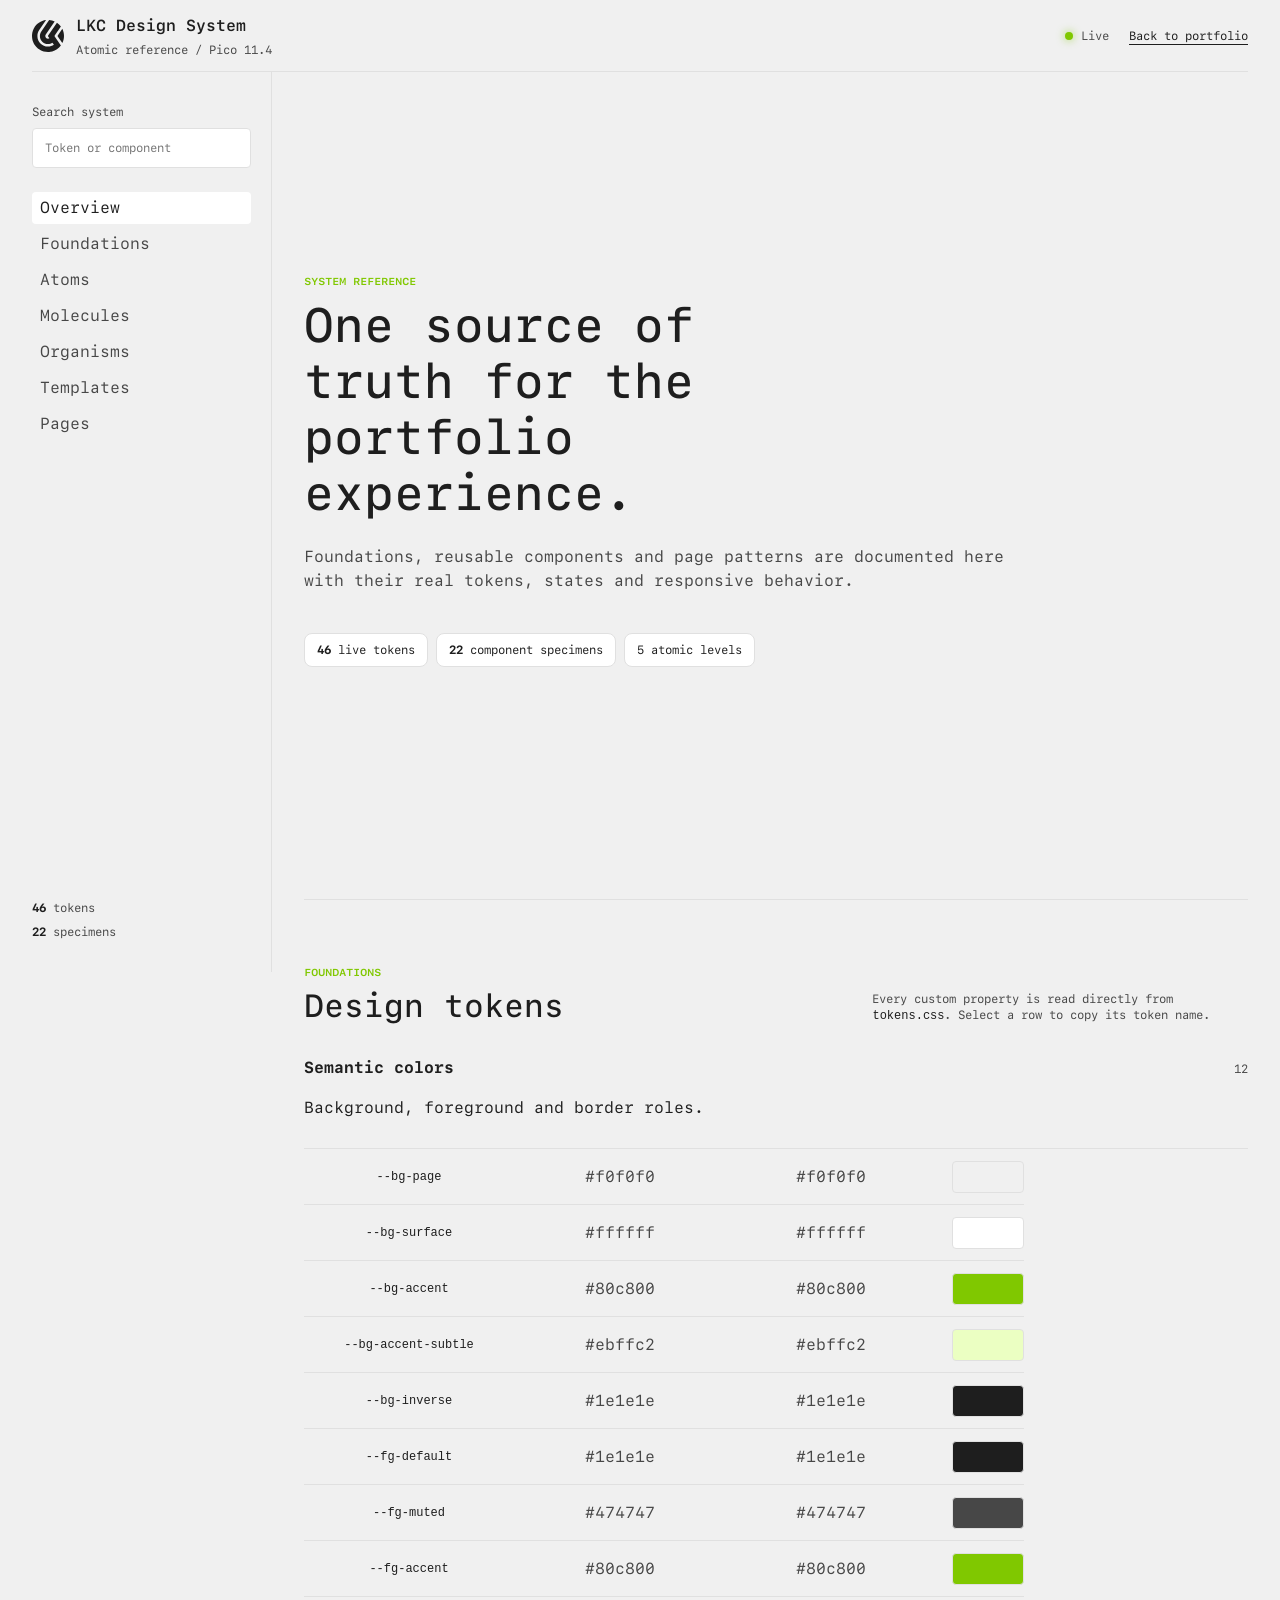
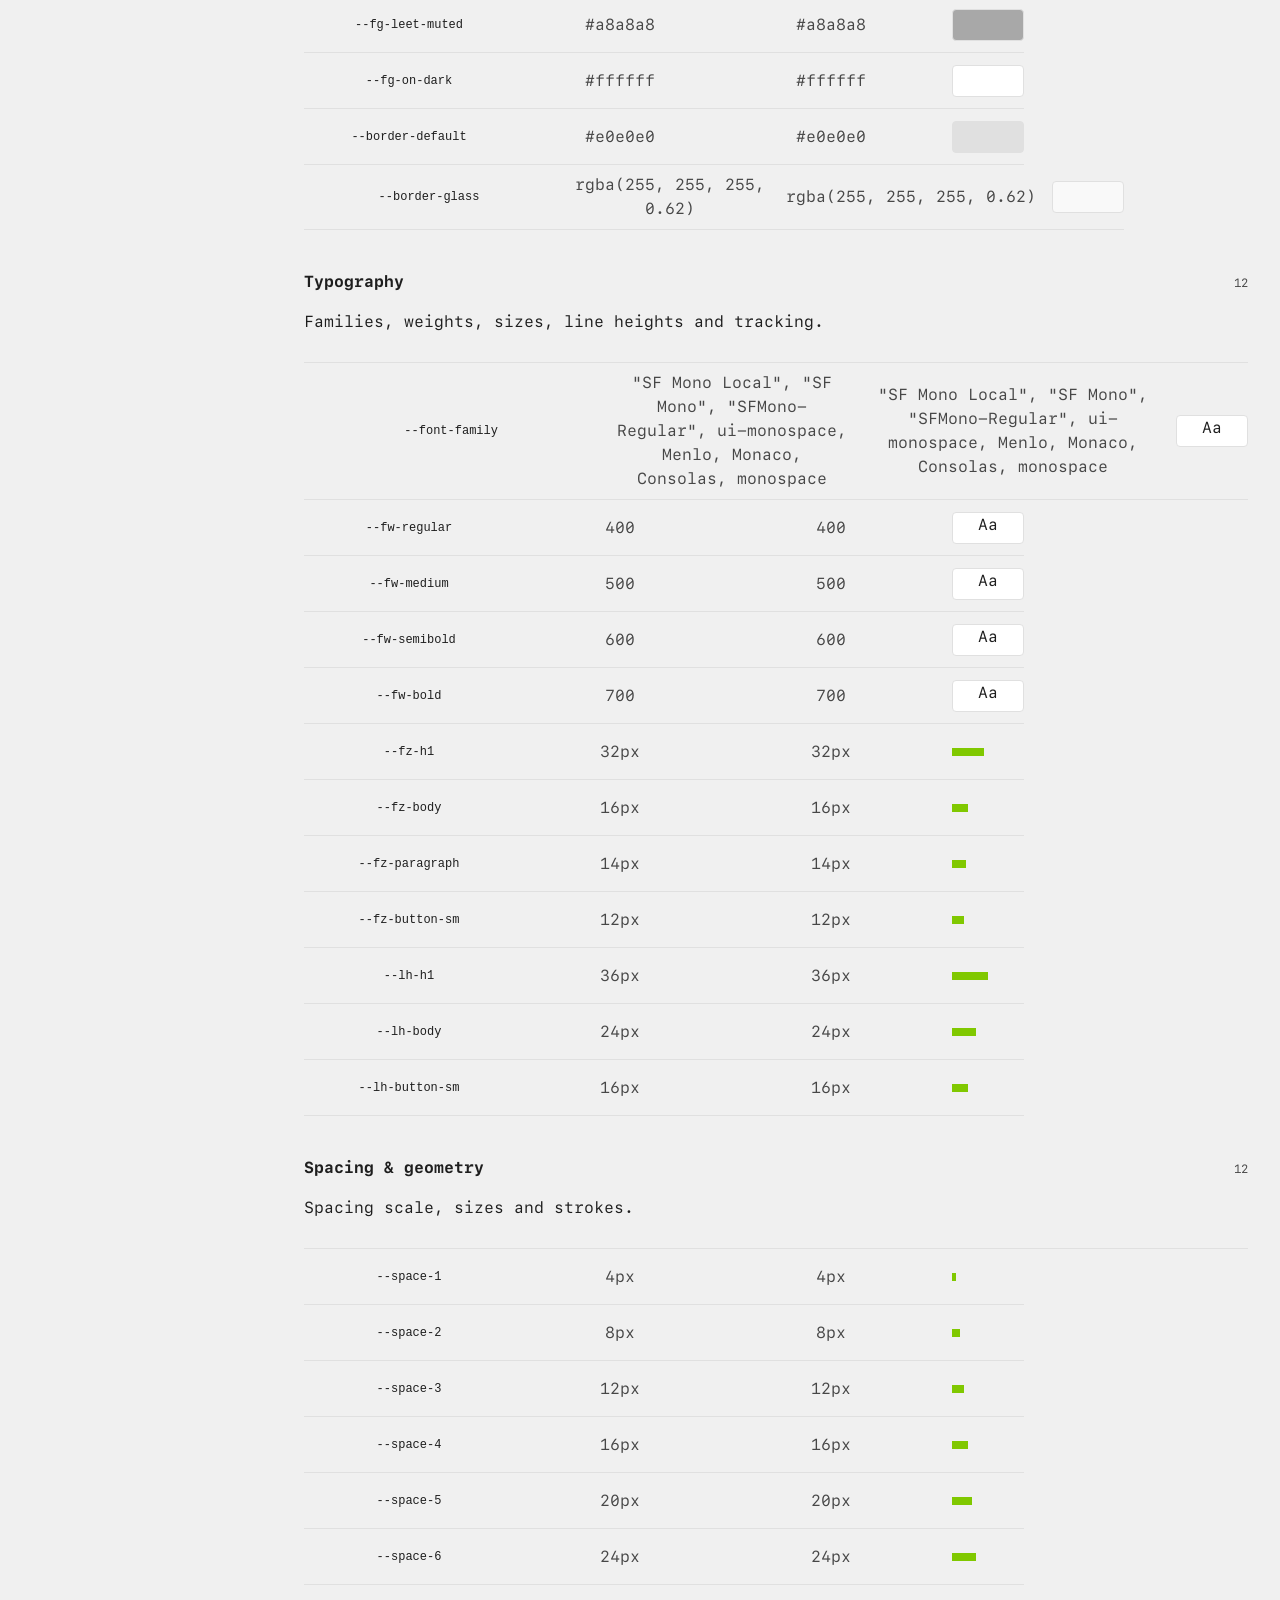
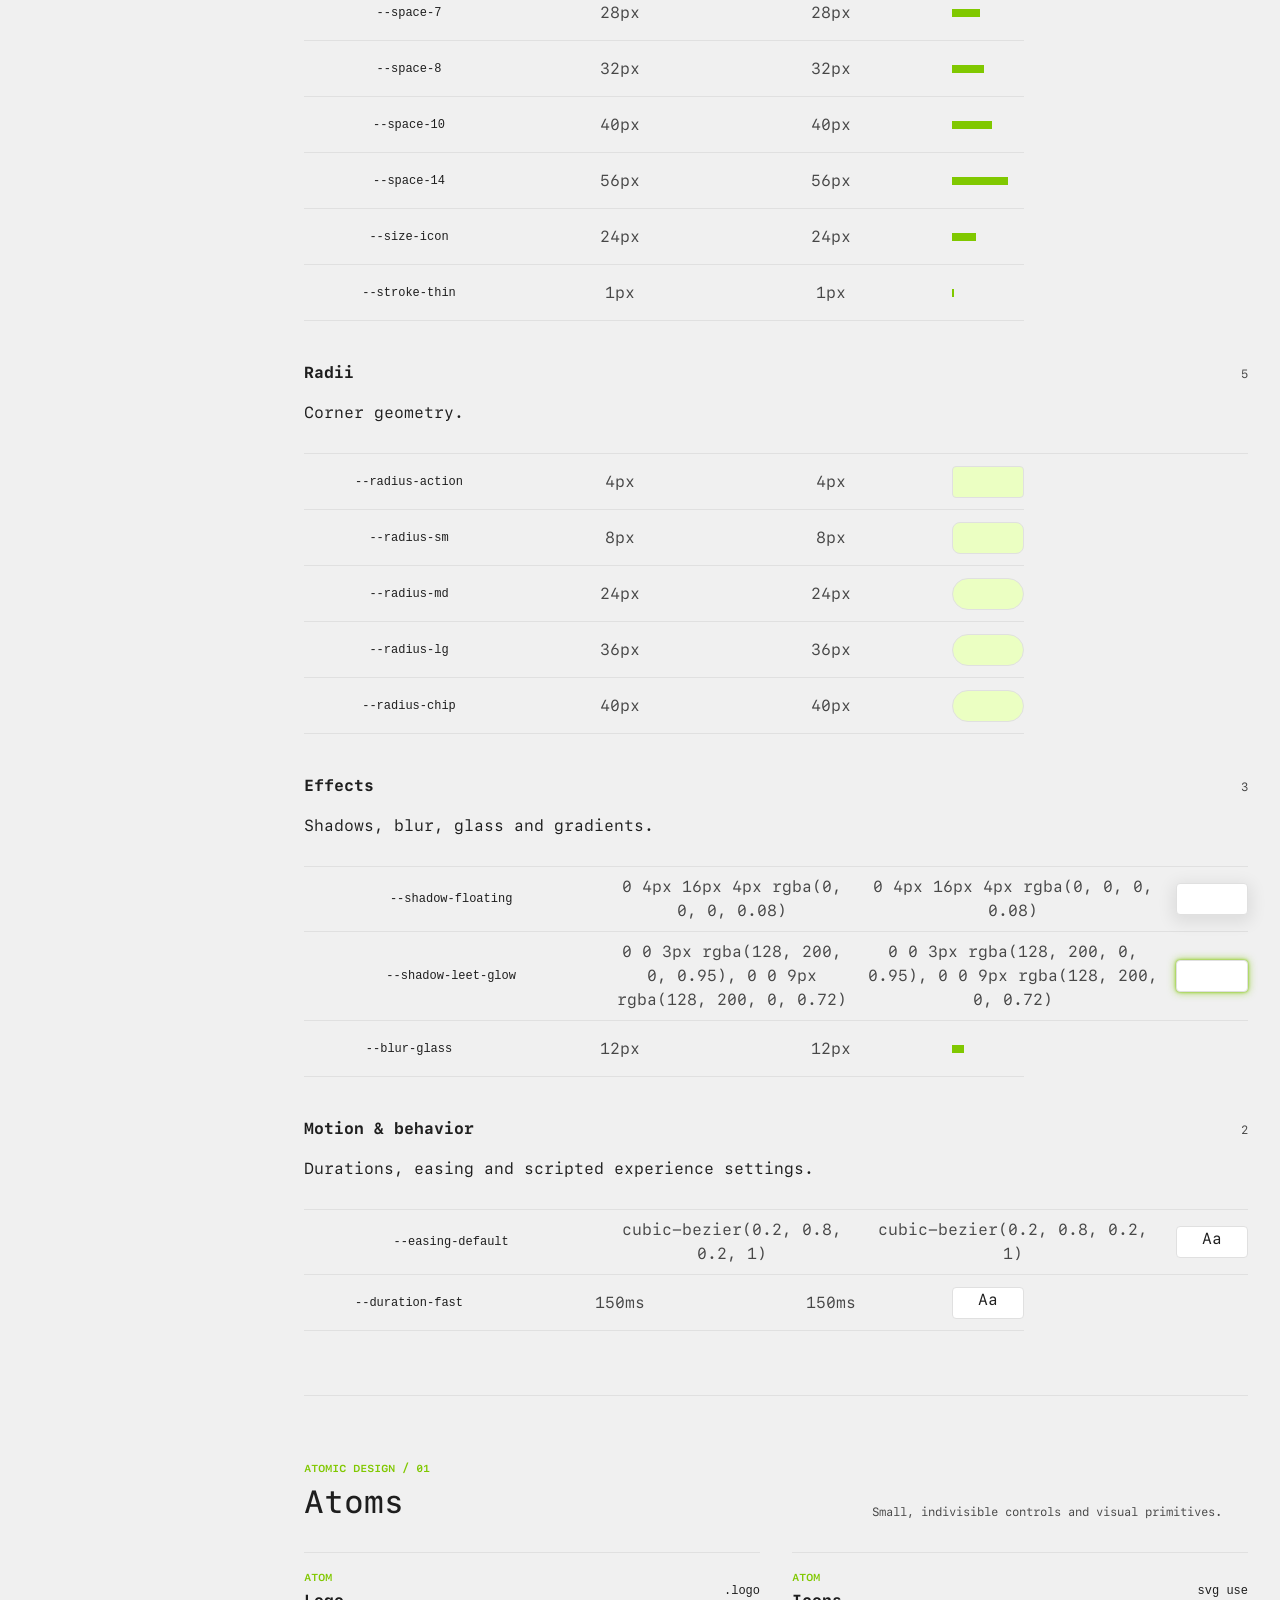
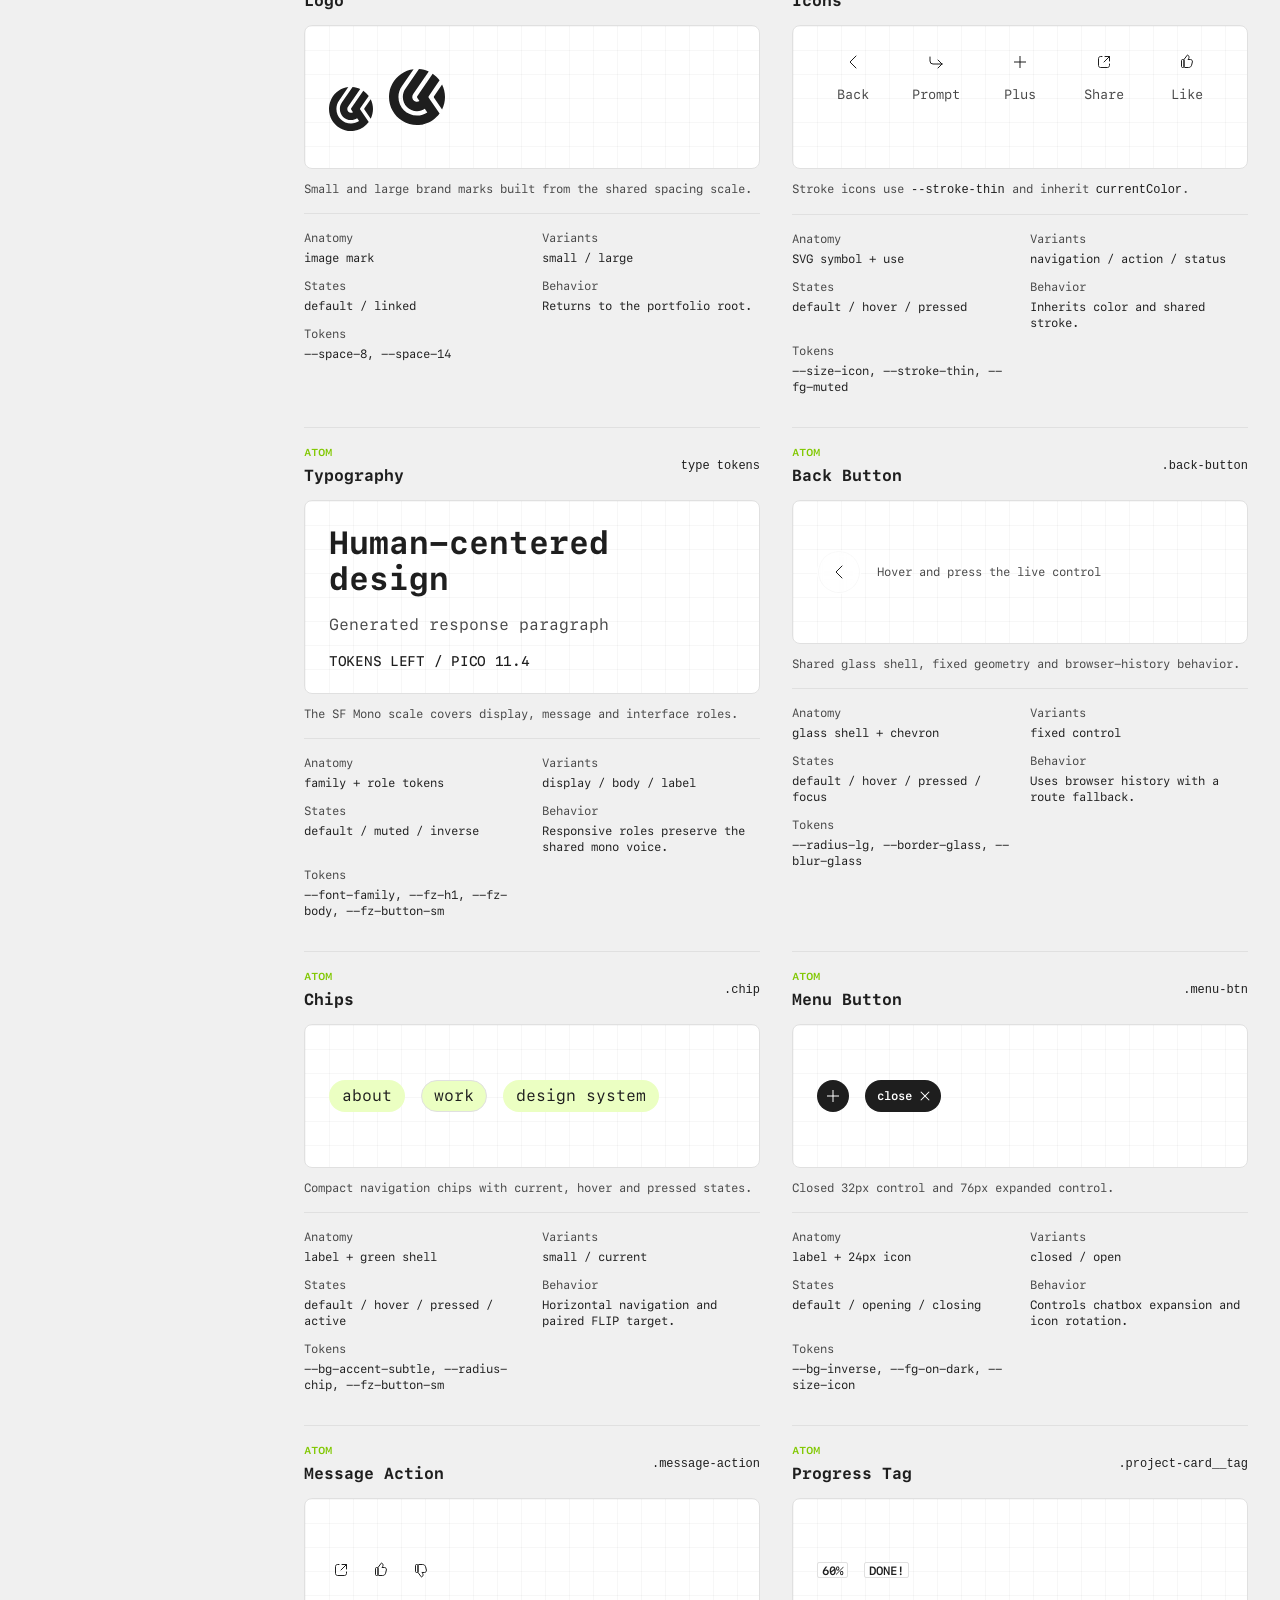
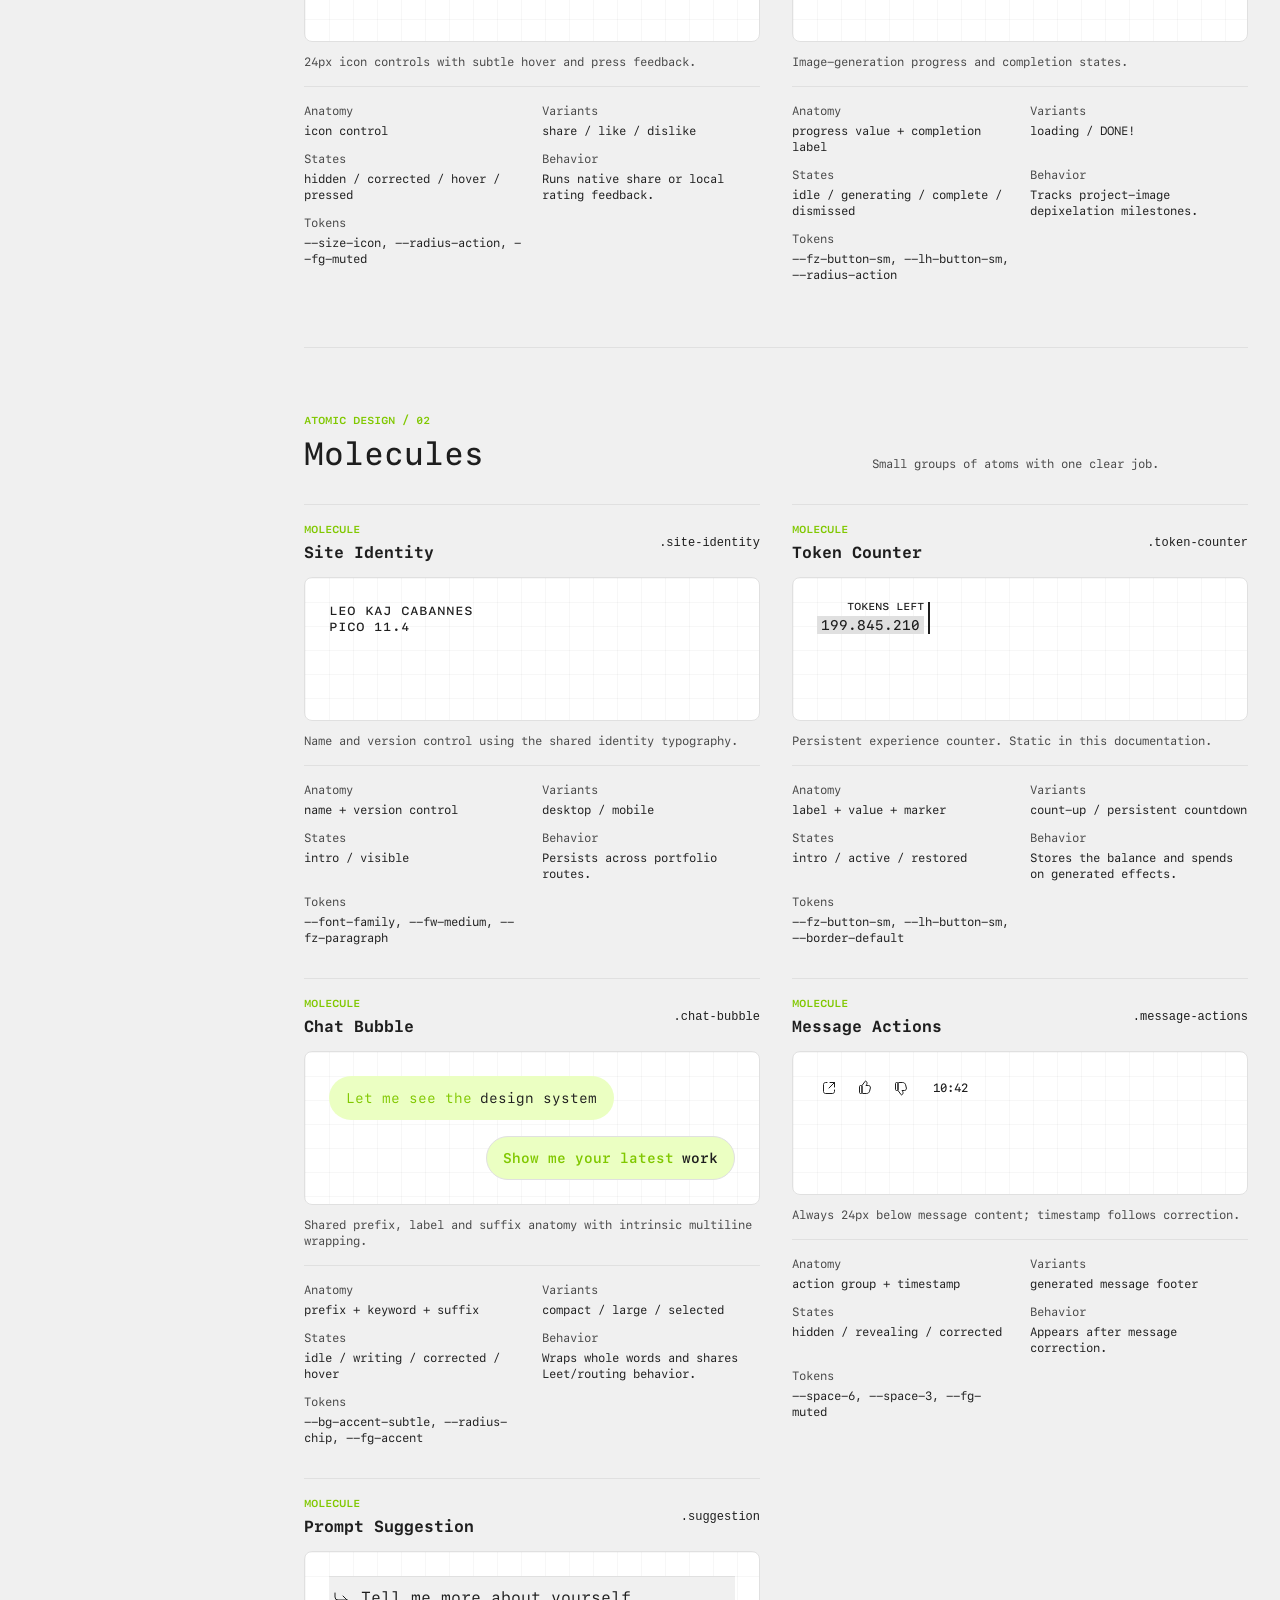
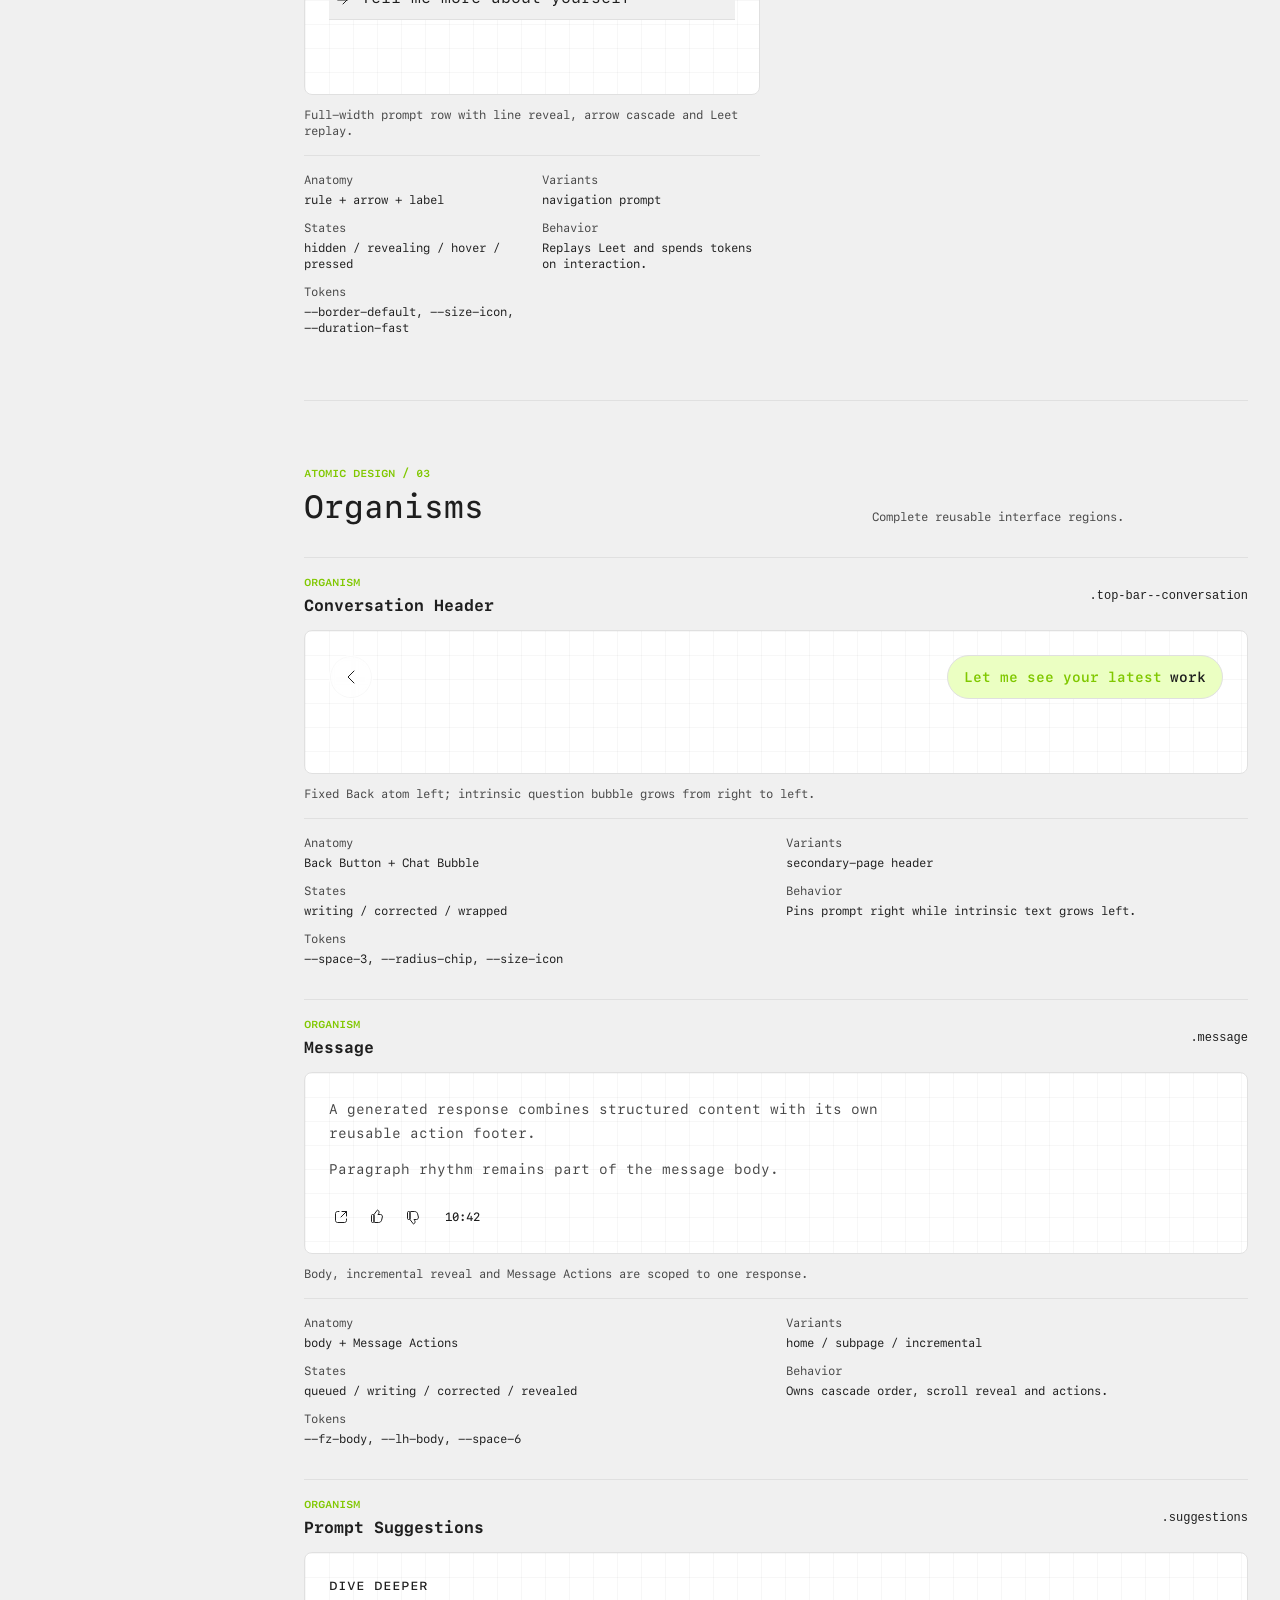
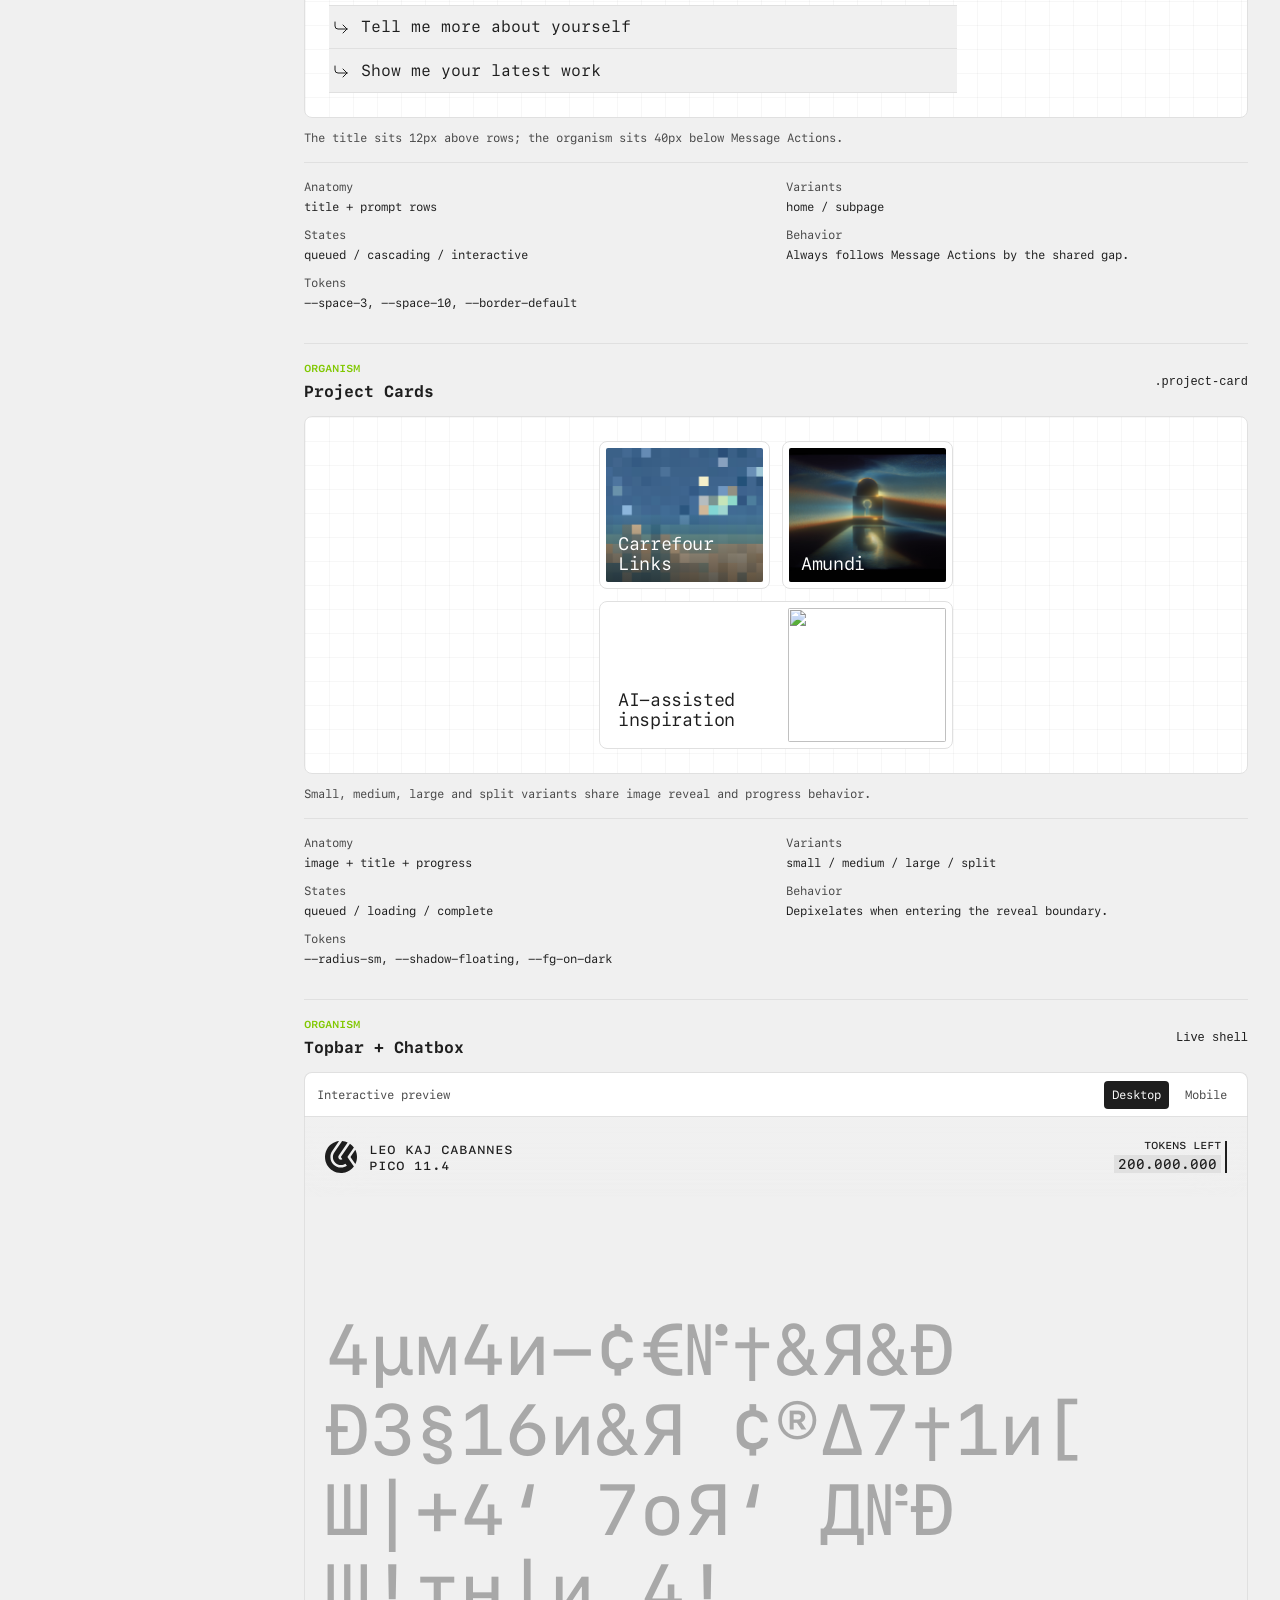
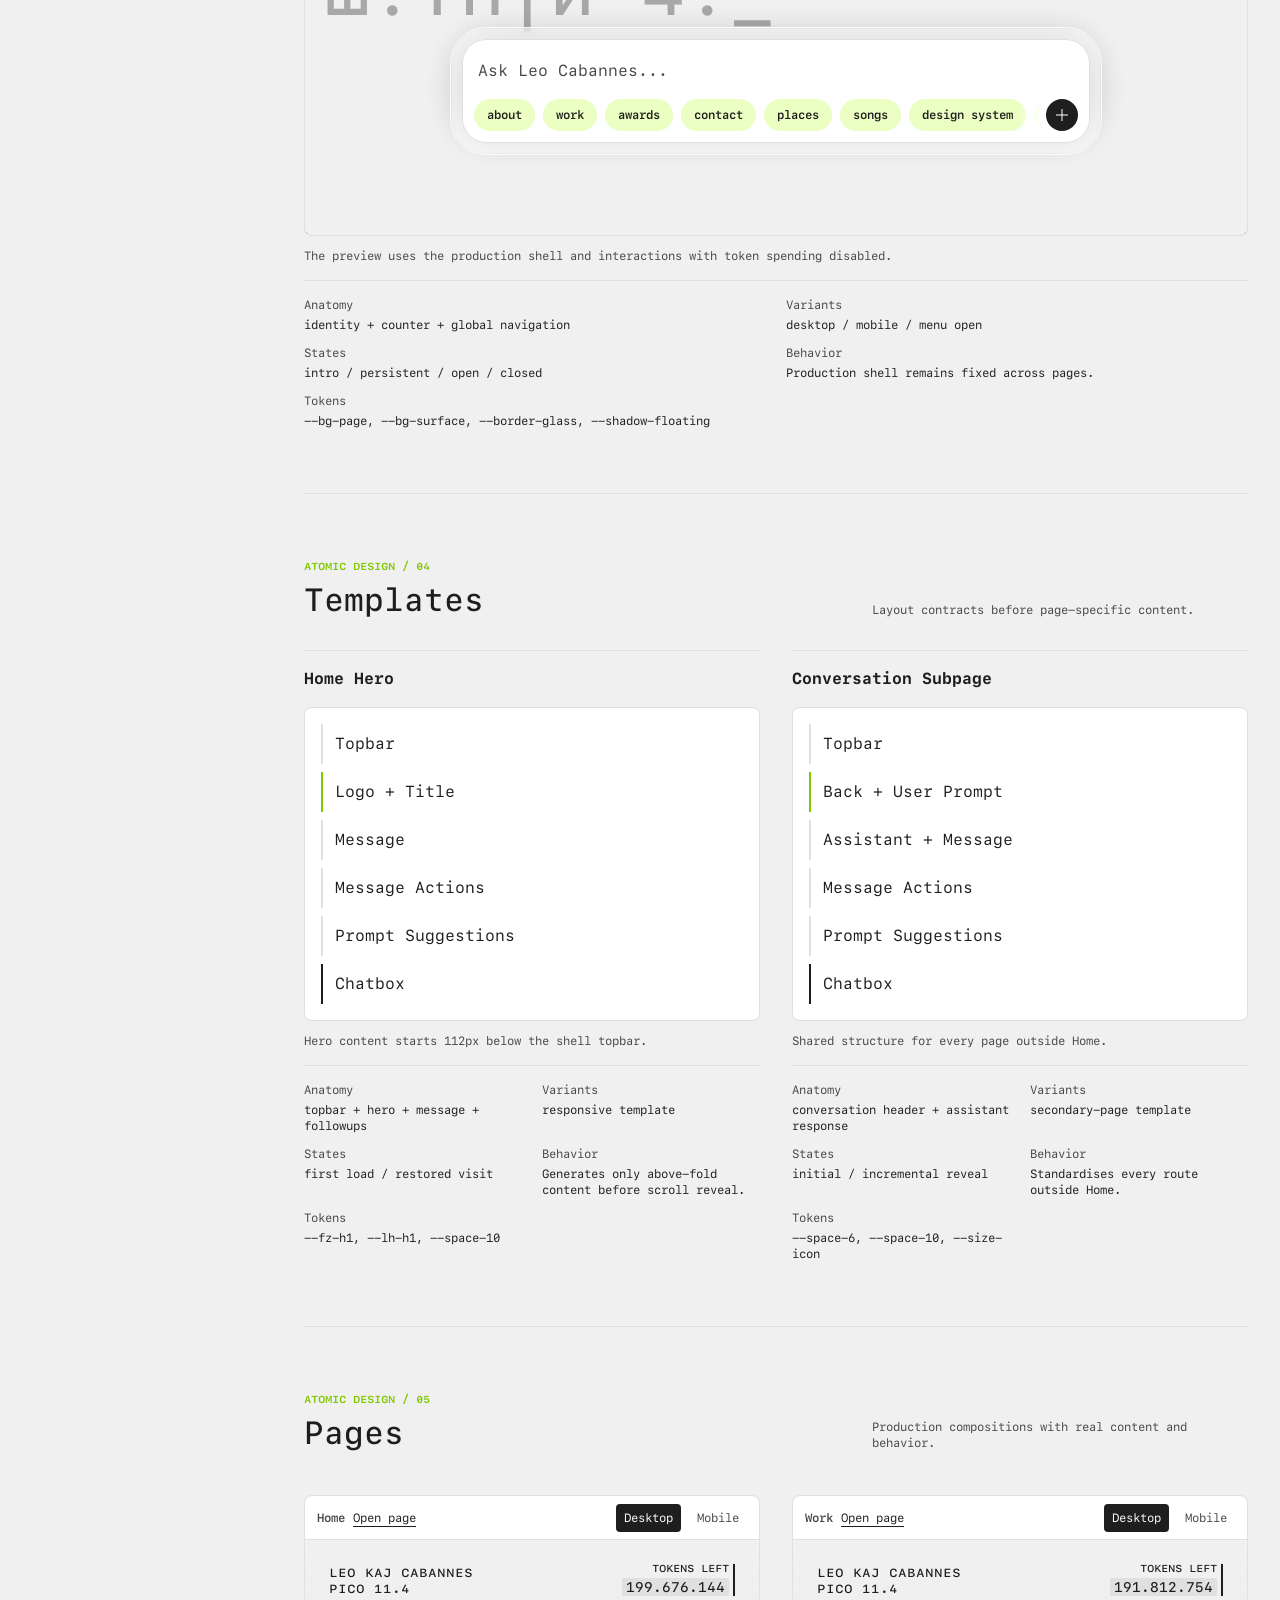
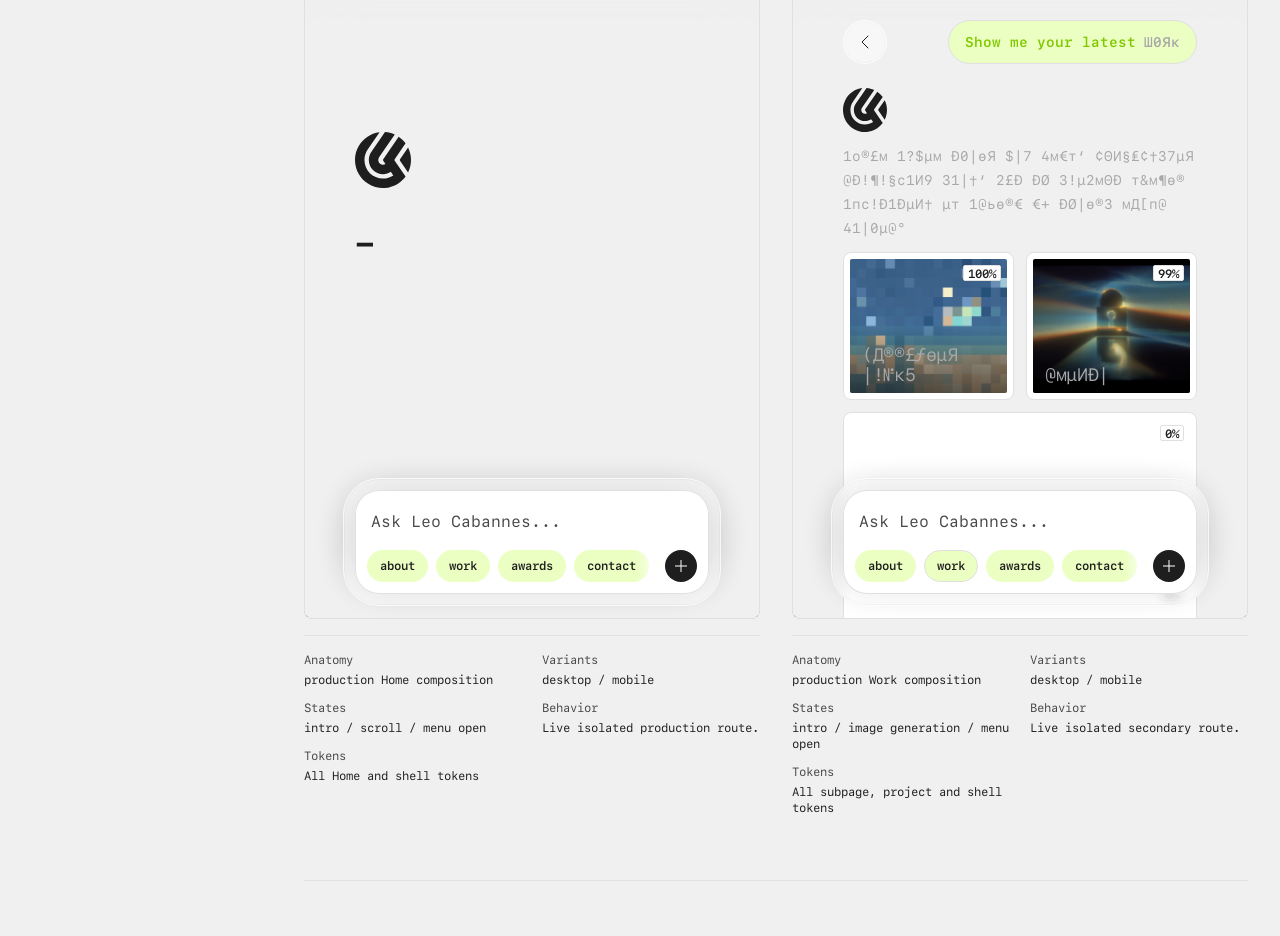
==== design-system/index.html @ 98269749 "feat: add portfolio design system" ====
<!DOCTYPE html>
<html lang="en">
<head>
  <meta charset="UTF-8" />
  <meta name="viewport" content="width=device-width, initial-scale=1.0" />
  <meta name="theme-color" content="#f0f0f0" />
  <title>Design System - Leo Cabannes</title>
  <meta name="description" content="Atomic design system, tokens, components and interaction patterns for Leo Cabannes' portfolio." />
  <link rel="icon" type="image/svg+xml" href="../assets/logo.svg" />
  <link rel="stylesheet" href="../tokens.css?v=141" />
  <link rel="stylesheet" href="../styles.css?v=212" />
  <link rel="stylesheet" href="design-system.css?v=4" />
</head>
<body class="ds-page">
  <a class="ds-skip-link" href="#ds-main">Skip to content</a>

  <svg width="0" height="0" class="ds-svg-defs" aria-hidden="true" focusable="false">
    <defs>
      <symbol id="ds-i-corner-down-right" viewBox="0 0 24 24">
        <path d="M6 7v4a3 3 0 0 0 3 3h9m0 0-4-4m4 4-4 4" fill="none" stroke="currentColor" stroke-width="1" stroke-linecap="round" stroke-linejoin="round"/>
      </symbol>
      <symbol id="ds-i-chevron-left" viewBox="0 0 24 24">
        <path d="m15 6-6 6 6 6" fill="none" stroke="currentColor" stroke-linecap="round" stroke-linejoin="round"/>
      </symbol>
      <symbol id="ds-i-plus" viewBox="0 0 24 24">
        <path d="M12.5 11.5H18V12.5H12.5V18H11.5V12.5H6V11.5H11.5V6H12.5V11.5Z" fill="currentColor"/>
      </symbol>
      <symbol id="ds-i-share" viewBox="0 0 24 24">
        <path d="M13 6.5H17.5V11" fill="none" stroke="currentColor" stroke-width="1" stroke-linecap="round" stroke-linejoin="round"/>
        <path d="M10 6.5H8.5C7.39543 6.5 6.5 7.39543 6.5 8.5V15.5C6.5 16.6046 7.39543 17.5 8.5 17.5H15.5C16.6046 17.5 17.5 16.6046 17.5 15.5V14" fill="none" stroke="currentColor" stroke-width="1" stroke-linecap="round"/>
        <path d="M17.5 6.5L12 12" fill="none" stroke="currentColor" stroke-width="1" stroke-linecap="round"/>
      </symbol>
      <symbol id="ds-i-like" viewBox="0 0 24 24">
        <path d="M6.5 10.5C6.5 9.94772 6.94772 9.5 7.5 9.5H8C8.55228 9.5 9 9.94772 9 10.5V16.5C9 17.0523 8.55228 17.5 8 17.5H7.5C6.94772 17.5 6.5 17.0523 6.5 16.5V10.5Z" fill="none" stroke="currentColor" stroke-width="1"/>
        <path d="M12.2802 5.15761L9.20214 9.23261C9.07102 9.40619 9.00009 9.61778 9.00008 9.83531L8.99993 16.5C8.99992 17.0523 9.44764 17.5 9.99993 17.5L13.6576 17.5C15.0342 17.5 16.2341 16.5631 16.568 15.2276L17.3786 11.9851C17.6942 10.7228 16.7395 9.49999 15.4384 9.49999L12.9999 9.49999L13.6303 8.55852C14.4242 7.37281 14.0497 5.76283 12.8139 5.04934C12.6342 4.94558 12.4053 4.99201 12.2802 5.15761Z" fill="none" stroke="currentColor" stroke-width="1" stroke-linejoin="round"/>
      </symbol>
    </defs>
  </svg>

  <header class="ds-utility">
    <div class="ds-utility__brand">
      <img src="../assets/logo.svg" alt="" />
      <div>
        <strong>LKC Design System</strong>
        <span>Atomic reference / Pico 11.4</span>
      </div>
    </div>
    <div class="ds-utility__meta">
      <span class="ds-status"><span aria-hidden="true"></span>Live</span>
      <a href="../index.html">Back to portfolio</a>
    </div>
  </header>

  <div class="ds-layout">
    <aside class="ds-sidebar" aria-label="Design system navigation">
      <label class="ds-search">
        <span>Search system</span>
        <input type="search" placeholder="Token or component" data-ds-search />
      </label>

      <details class="ds-nav-disclosure" open>
        <summary>Browse</summary>
        <nav class="ds-nav">
          <a href="#overview">Overview</a>
          <a href="#foundations">Foundations</a>
          <a href="#atoms">Atoms</a>
          <a href="#molecules">Molecules</a>
          <a href="#organisms">Organisms</a>
          <a href="#templates">Templates</a>
          <a href="#pages">Pages</a>
        </nav>
      </details>

      <div class="ds-sidebar__stats" aria-live="polite">
        <span><strong data-token-count>0</strong> tokens</span>
        <span><strong data-component-count>0</strong> specimens</span>
      </div>
    </aside>

    <main id="ds-main" class="ds-main">
      <section id="overview" class="ds-section ds-overview" data-searchable="overview principles atomic reference">
        <p class="ds-eyebrow">System reference</p>
        <h1>One source of truth for the portfolio experience.</h1>
        <p class="ds-intro">Foundations, reusable components and page patterns are documented here with their real tokens, states and responsive behavior.</p>
        <div class="ds-overview__metrics">
          <span><strong data-token-count>0</strong> live tokens</span>
          <span><strong data-component-count>0</strong> component specimens</span>
          <span>5 atomic levels</span>
        </div>
      </section>

      <section id="foundations" class="ds-section" data-searchable="foundations tokens color typography spacing radius shadow motion layout">
        <header class="ds-section__header">
          <div><p class="ds-eyebrow">Foundations</p><h2>Design tokens</h2></div>
          <p>Every custom property is read directly from <code>tokens.css</code>. Select a row to copy its token name.</p>
        </header>
        <div class="ds-token-groups" data-token-groups aria-live="polite"></div>
        <p class="ds-empty" data-token-error hidden>Token rules could not be read. Open this page through the local server or GitHub Pages.</p>
      </section>

      <section id="atoms" class="ds-section" data-atomic-section="atoms">
        <header class="ds-section__header">
          <div><p class="ds-eyebrow">Atomic Design / 01</p><h2>Atoms</h2></div>
          <p>Small, indivisible controls and visual primitives.</p>
        </header>
        <div class="ds-specimens">
          <article class="ds-specimen" data-component="Logo" data-searchable="atom logo brand mark small large">
            <div class="ds-specimen__heading"><div><span>Atom</span><h3>Logo</h3></div><code>.logo</code></div>
            <div class="ds-preview ds-preview--row">
              <a class="logo logo-sm" href="../index.html" aria-label="Small logo"><img src="../assets/logo.svg" alt="" /></a>
              <a class="logo logo-lg" href="../index.html" aria-label="Large logo"><img src="../assets/logo.svg" alt="" /></a>
            </div>
            <p class="ds-spec">Small and large brand marks built from the shared spacing scale.</p>
          </article>

          <article class="ds-specimen" data-component="Icons" data-searchable="atom icons arrow plus share like dislike">
            <div class="ds-specimen__heading"><div><span>Atom</span><h3>Icons</h3></div><code>svg use</code></div>
            <div class="ds-preview ds-preview--icons" aria-label="Icon set">
              <span><svg><use href="#ds-i-chevron-left"/></svg><small>Back</small></span>
              <span><svg><use href="#ds-i-corner-down-right"/></svg><small>Prompt</small></span>
              <span><svg><use href="#ds-i-plus"/></svg><small>Plus</small></span>
              <span><svg><use href="#ds-i-share"/></svg><small>Share</small></span>
              <span><svg><use href="#ds-i-like"/></svg><small>Like</small></span>
            </div>
            <p class="ds-spec">Stroke icons use <code>--stroke-thin</code> and inherit <code>currentColor</code>.</p>
          </article>

          <article class="ds-specimen" data-component="Typography" data-searchable="atom typography type scale heading paragraph identity label">
            <div class="ds-specimen__heading"><div><span>Atom</span><h3>Typography</h3></div><code>type tokens</code></div>
            <div class="ds-preview ds-preview--type">
              <span class="ds-type ds-type--display">Human-centered design</span>
              <span class="ds-type ds-type--body">Generated response paragraph</span>
              <span class="ds-type ds-type--label">TOKENS LEFT / PICO 11.4</span>
            </div>
            <p class="ds-spec">The SF Mono scale covers display, message and interface roles.</p>
          </article>

          <article class="ds-specimen" data-component="Back Button" data-searchable="atom back button glass navigation">
            <div class="ds-specimen__heading"><div><span>Atom</span><h3>Back Button</h3></div><code>.back-button</code></div>
            <div class="ds-preview ds-preview--row">
              <button class="back-button" type="button" data-ds-static aria-label="Back button specimen"><svg class="back-button__icon" aria-hidden="true"><use href="#ds-i-chevron-left"/></svg></button>
              <span class="ds-state-label">Hover and press the live control</span>
            </div>
            <p class="ds-spec">Shared glass shell, fixed geometry and browser-history behavior.</p>
          </article>

          <article class="ds-specimen" data-component="Chips" data-searchable="atom chip small green selected current">
            <div class="ds-specimen__heading"><div><span>Atom</span><h3>Chips</h3></div><code>.chip</code></div>
            <div class="ds-preview ds-preview--row">
              <button class="chip chip--sm" type="button">about</button>
              <button class="chip chip--sm" type="button" aria-current="page">work</button>
              <button class="chip chip--sm" type="button">design system</button>
            </div>
            <p class="ds-spec">Compact navigation chips with current, hover and pressed states.</p>
          </article>

          <article class="ds-specimen" data-component="Menu Button" data-searchable="atom menu button plus close">
            <div class="ds-specimen__heading"><div><span>Atom</span><h3>Menu Button</h3></div><code>.menu-btn</code></div>
            <div class="ds-preview ds-preview--row">
              <button class="menu-btn ds-menu-button" type="button" aria-label="Menu toggle specimen"><span class="menu-btn__icon"><svg aria-hidden="true"><use href="#ds-i-plus"/></svg></span></button>
              <button class="menu-btn ds-menu-button ds-menu-button--open" type="button"><span class="menu-btn__label">close</span><span class="menu-btn__icon"><svg aria-hidden="true"><use href="#ds-i-plus"/></svg></span></button>
            </div>
            <p class="ds-spec">Closed 32px control and 76px expanded control.</p>
          </article>

          <article class="ds-specimen" data-component="Message Action" data-searchable="atom message action share like dislike">
            <div class="ds-specimen__heading"><div><span>Atom</span><h3>Message Action</h3></div><code>.message-action</code></div>
            <div class="ds-preview ds-preview--row">
              <button class="message-action" data-message-action-corrected="true" type="button" aria-label="Share"><svg><use href="#ds-i-share"/></svg></button>
              <button class="message-action" data-message-action-corrected="true" type="button" aria-label="Like"><svg><use href="#ds-i-like"/></svg></button>
              <button class="message-action message-action--dislike" data-message-action-corrected="true" type="button" aria-label="Dislike"><svg><use href="#ds-i-like"/></svg></button>
            </div>
            <p class="ds-spec">24px icon controls with subtle hover and press feedback.</p>
          </article>

          <article class="ds-specimen" data-component="Progress Tag" data-searchable="atom project progress tag loading done">
            <div class="ds-specimen__heading"><div><span>Atom</span><h3>Progress Tag</h3></div><code>.project-card__tag</code></div>
            <div class="ds-preview ds-preview--row">
              <span class="project-card__tag ds-project-tag"><span class="project-card__tag-progress"><span>60</span><span>%</span></span><span class="project-card__tag-done">DONE!</span></span>
              <span class="project-card__tag ds-project-tag" data-pixel-progress-state="done"><span class="project-card__tag-progress"><span>100</span><span>%</span></span><span class="project-card__tag-done">DONE!</span></span>
            </div>
            <p class="ds-spec">Image-generation progress and completion states.</p>
          </article>
        </div>
      </section>

      <section id="molecules" class="ds-section" data-atomic-section="molecules">
        <header class="ds-section__header"><div><p class="ds-eyebrow">Atomic Design / 02</p><h2>Molecules</h2></div><p>Small groups of atoms with one clear job.</p></header>
        <div class="ds-specimens">
          <article class="ds-specimen" data-component="Site Identity" data-searchable="molecule identity leo kaj cabannes pico">
            <div class="ds-specimen__heading"><div><span>Molecule</span><h3>Site Identity</h3></div><code>.site-identity</code></div>
            <div class="ds-preview"><div class="site-identity ds-site-identity"><span class="site-identity__name">Leo Kaj Cabannes</span><button class="site-identity__version" type="button">Pico 11.4</button></div></div>
            <p class="ds-spec">Name and version control using the shared identity typography.</p>
          </article>

          <article class="ds-specimen" data-component="Token Counter" data-searchable="molecule token counter tokens left number">
            <div class="ds-specimen__heading"><div><span>Molecule</span><h3>Token Counter</h3></div><code>.token-counter</code></div>
            <div class="ds-preview"><div class="token-counter ds-token-counter"><div class="token-counter__control"><div class="token-counter__stack"><span class="token-counter__label">Tokens left</span><span class="token-counter__value">199.845.210</span></div><span class="token-counter__marker"></span></div></div></div>
            <p class="ds-spec">Persistent experience counter. Static in this documentation.</p>
          </article>

          <article class="ds-specimen" data-component="Chat Bubble" data-searchable="molecule chat bubble prompt selected prefix label suffix">
            <div class="ds-specimen__heading"><div><span>Molecule</span><h3>Chat Bubble</h3></div><code>.chat-bubble</code></div>
            <div class="ds-preview ds-preview--stack">
              <button class="chat-bubble chip chip--bg" type="button"><span class="chip__copy"><span class="chip__muted">Let me see the</span><span class="chip__keyword">design system</span></span></button>
              <div class="chat-bubble chat-bubble--selected question-chip"><span class="chip__copy"><span class="chip__muted">Show me your latest</span><span class="chip__keyword">work</span></span></div>
            </div>
            <p class="ds-spec">Shared prefix, label and suffix anatomy with intrinsic multiline wrapping.</p>
          </article>

          <article class="ds-specimen" data-component="Message Actions" data-searchable="molecule message actions timestamp share like dislike">
            <div class="ds-specimen__heading"><div><span>Molecule</span><h3>Message Actions</h3></div><code>.message-actions</code></div>
            <div class="ds-preview">
              <div class="message-actions" data-message-actions-state="visible" data-message-actions-corrected="true"><div class="message-actions__buttons"><button class="message-action" data-message-action-corrected="true" type="button" aria-label="Share"><svg><use href="#ds-i-share"/></svg></button><button class="message-action" data-message-action-corrected="true" type="button" aria-label="Like"><svg><use href="#ds-i-like"/></svg></button><button class="message-action message-action--dislike" data-message-action-corrected="true" type="button" aria-label="Dislike"><svg><use href="#ds-i-like"/></svg></button></div><time class="message-actions__time">10:42</time></div>
            </div>
            <p class="ds-spec">Always 24px below message content; timestamp follows correction.</p>
          </article>

          <article class="ds-specimen" data-component="Prompt Suggestion" data-searchable="molecule prompt suggestion arrow row">
            <div class="ds-specimen__heading"><div><span>Molecule</span><h3>Prompt Suggestion</h3></div><code>.suggestion</code></div>
            <div class="ds-preview ds-preview--suggestion"><button class="suggestion" data-suggestion-state="visible" data-suggestion-icon-corrected="true" type="button"><svg class="suggestion__icon"><use href="#ds-i-corner-down-right"/></svg><span>Tell me more about yourself</span></button></div>
            <p class="ds-spec">Full-width prompt row with line reveal, arrow cascade and Leet replay.</p>
          </article>
        </div>
      </section>

      <section id="organisms" class="ds-section" data-atomic-section="organisms">
        <header class="ds-section__header"><div><p class="ds-eyebrow">Atomic Design / 03</p><h2>Organisms</h2></div><p>Complete reusable interface regions.</p></header>
        <div class="ds-specimens">
          <article class="ds-specimen ds-specimen--wide" data-component="Conversation Header" data-searchable="organism conversation header back chat bubble">
            <div class="ds-specimen__heading"><div><span>Organism</span><h3>Conversation Header</h3></div><code>.top-bar--conversation</code></div>
            <div class="ds-preview"><header class="top-bar top-bar--conversation ds-conversation-header"><button class="back-button" type="button" aria-label="Back"><svg class="back-button__icon"><use href="#ds-i-chevron-left"/></svg></button><div class="chat-bubble chat-bubble--selected question-chip"><span class="chip__copy"><span class="chip__muted">Let me see your latest</span><span class="chip__keyword">work</span></span></div></header></div>
            <p class="ds-spec">Fixed Back atom left; intrinsic question bubble grows from right to left.</p>
          </article>

          <article class="ds-specimen ds-specimen--wide" data-component="Message" data-searchable="organism message body actions answer">
            <div class="ds-specimen__heading"><div><span>Organism</span><h3>Message</h3></div><code>.message</code></div>
            <div class="ds-preview ds-preview--message"><div class="message"><div class="message__body answer"><p>A generated response combines structured content with its own reusable action footer.</p><p>Paragraph rhythm remains part of the message body.</p></div><div class="message-actions" data-message-actions-state="visible" data-message-actions-corrected="true"><div class="message-actions__buttons"><button class="message-action" data-message-action-corrected="true" type="button" aria-label="Share"><svg><use href="#ds-i-share"/></svg></button><button class="message-action" data-message-action-corrected="true" type="button" aria-label="Like"><svg><use href="#ds-i-like"/></svg></button><button class="message-action message-action--dislike" data-message-action-corrected="true" type="button" aria-label="Dislike"><svg><use href="#ds-i-like"/></svg></button></div><time class="message-actions__time">10:42</time></div></div></div>
            <p class="ds-spec">Body, incremental reveal and Message Actions are scoped to one response.</p>
          </article>

          <article class="ds-specimen ds-specimen--wide" data-component="Prompt Suggestions" data-searchable="organism prompt suggestions dive deeper list">
            <div class="ds-specimen__heading"><div><span>Organism</span><h3>Prompt Suggestions</h3></div><code>.suggestions</code></div>
            <div class="ds-preview ds-preview--suggestion"><div class="suggestions"><p class="suggestions__title">Dive deeper</p><button class="suggestion" data-suggestion-state="visible" data-suggestion-icon-corrected="true" type="button"><svg class="suggestion__icon"><use href="#ds-i-corner-down-right"/></svg><span>Tell me more about yourself</span></button><button class="suggestion" data-suggestion-state="visible" data-suggestion-icon-corrected="true" type="button"><svg class="suggestion__icon"><use href="#ds-i-corner-down-right"/></svg><span>Show me your latest work</span></button></div></div>
            <p class="ds-spec">The title sits 12px above rows; the organism sits 40px below Message Actions.</p>
          </article>

          <article class="ds-specimen ds-specimen--wide" data-component="Project Cards" data-searchable="organism project cards grid image progress small medium large split">
            <div class="ds-specimen__heading"><div><span>Organism</span><h3>Project Cards</h3></div><code>.project-card</code></div>
            <div class="ds-preview ds-preview--projects"><div class="project-grid"><article class="project-card project-card--sm"><img src="../assets/carrefour.png" alt="" /><h4 class="project-card__title">Carrefour Links</h4></article><article class="project-card project-card--sm"><img src="../assets/amundi.png" alt="" /><h4 class="project-card__title">Amundi</h4></article><article class="project-card project-card--md project-card--split"><h4 class="project-card__title project-card__title--dark">AI-assisted inspiration</h4><span class="project-card__image"><img src="../assets/perfumers.png" alt="" /></span></article></div></div>
            <p class="ds-spec">Small, medium, large and split variants share image reveal and progress behavior.</p>
          </article>

          <article class="ds-specimen ds-specimen--wide" data-component="Topbar and Chatbox" data-searchable="organism topbar chatbox shell menu open close live">
            <div class="ds-specimen__heading"><div><span>Organism</span><h3>Topbar + Chatbox</h3></div><code>Live shell</code></div>
            <div class="ds-frame-toolbar" data-frame-controls="shell-preview"><span>Interactive preview</span><div><button type="button" data-frame-size="desktop" aria-pressed="true">Desktop</button><button type="button" data-frame-size="mobile" aria-pressed="false">Mobile</button></div></div>
            <div class="ds-live-frame" id="shell-preview"><iframe src="../index.html?ds-preview=1#home" title="Interactive topbar and chatbox preview" loading="lazy"></iframe></div>
            <p class="ds-spec">The preview uses the production shell and interactions with token spending disabled.</p>
          </article>
        </div>
      </section>

      <section id="templates" class="ds-section" data-atomic-section="templates">
        <header class="ds-section__header"><div><p class="ds-eyebrow">Atomic Design / 04</p><h2>Templates</h2></div><p>Layout contracts before page-specific content.</p></header>
        <div class="ds-template-grid">
          <article class="ds-template" data-component="Home Hero Template" data-searchable="template home hero logo title message suggestions"><h3>Home Hero</h3><div class="ds-template-map"><span>Topbar</span><strong>Logo + Title</strong><span>Message</span><span>Message Actions</span><span>Prompt Suggestions</span><em>Chatbox</em></div><p>Hero content starts 112px below the shell topbar.</p></article>
          <article class="ds-template" data-component="Conversation Template" data-searchable="template conversation subpage back bubble message"><h3>Conversation Subpage</h3><div class="ds-template-map"><span>Topbar</span><strong>Back + User Prompt</strong><span>Assistant + Message</span><span>Message Actions</span><span>Prompt Suggestions</span><em>Chatbox</em></div><p>Shared structure for every page outside Home.</p></article>
        </div>
      </section>

      <section id="pages" class="ds-section" data-atomic-section="pages">
        <header class="ds-section__header"><div><p class="ds-eyebrow">Atomic Design / 05</p><h2>Pages</h2></div><p>Production compositions with real content and behavior.</p></header>
        <div class="ds-page-previews">
          <article class="ds-page-preview" data-component="Home Page" data-searchable="page home production preview"><div class="ds-frame-toolbar" data-frame-controls="home-preview"><div><strong>Home</strong><a href="../index.html#home">Open page</a></div><div><button type="button" data-frame-size="desktop" aria-pressed="true">Desktop</button><button type="button" data-frame-size="mobile" aria-pressed="false">Mobile</button></div></div><div class="ds-live-frame" id="home-preview"><iframe src="../index.html?ds-preview=1#home" title="Home page preview" loading="lazy"></iframe></div></article>
          <article class="ds-page-preview" data-component="Work Page" data-searchable="page work production preview"><div class="ds-frame-toolbar" data-frame-controls="work-preview"><div><strong>Work</strong><a href="../work/">Open page</a></div><div><button type="button" data-frame-size="desktop" aria-pressed="true">Desktop</button><button type="button" data-frame-size="mobile" aria-pressed="false">Mobile</button></div></div><div class="ds-live-frame" id="work-preview"><iframe src="../work/index.html?ds-preview=1" title="Work page preview" loading="lazy"></iframe></div></article>
        </div>
      </section>

      <p class="ds-no-results" data-no-results hidden>No tokens or components match this search.</p>
    </main>
  </div>

  <div class="ds-toast" data-ds-toast role="status" aria-live="polite"></div>
  <script src="design-system.js?v=3"></script>
</body>
</html>
---- tokens.css ----
/* =============================================================
   Design tokens — LKC Portfolio
   Source of truth for colors, type, space, radii, shadows, etc.
   Each token group cites the Figma variable name in a comment
   so the system stays traceable to the design file.
   ============================================================= */

@font-face {
  font-family: "SF Mono Local";
  src: url("assets/fonts/SF-Mono-Light.otf") format("opentype");
  font-weight: 300;
  font-style: normal;
  font-display: swap;
}

@font-face {
  font-family: "SF Mono Local";
  src: url("assets/fonts/SF-Mono-LightItalic.otf") format("opentype");
  font-weight: 300;
  font-style: italic;
  font-display: swap;
}

@font-face {
  font-family: "SF Mono Local";
  src: url("assets/fonts/SF-Mono-Regular.otf") format("opentype");
  font-weight: 400;
  font-style: normal;
  font-display: swap;
}

@font-face {
  font-family: "SF Mono Local";
  src: url("assets/fonts/SF-Mono-RegularItalic.otf") format("opentype");
  font-weight: 400;
  font-style: italic;
  font-display: swap;
}

@font-face {
  font-family: "SF Mono Local";
  src: url("assets/fonts/SF-Mono-Medium.otf") format("opentype");
  font-weight: 500;
  font-style: normal;
  font-display: swap;
}

@font-face {
  font-family: "SF Mono Local";
  src: url("assets/fonts/SF-Mono-MediumItalic.otf") format("opentype");
  font-weight: 500;
  font-style: italic;
  font-display: swap;
}

@font-face {
  font-family: "SF Mono Local";
  src: url("assets/fonts/SF-Mono-Semibold.otf") format("opentype");
  font-weight: 600;
  font-style: normal;
  font-display: swap;
}

@font-face {
  font-family: "SF Mono Local";
  src: url("assets/fonts/SF-Mono-SemiboldItalic.otf") format("opentype");
  font-weight: 600;
  font-style: italic;
  font-display: swap;
}

@font-face {
  font-family: "SF Mono Local";
  src: url("assets/fonts/SF-Mono-Bold.otf") format("opentype");
  font-weight: 700;
  font-style: normal;
  font-display: swap;
}

@font-face {
  font-family: "SF Mono Local";
  src: url("assets/fonts/SF-Mono-BoldItalic.otf") format("opentype");
  font-weight: 700;
  font-style: italic;
  font-display: swap;
}

@font-face {
  font-family: "SF Mono Local";
  src: url("assets/fonts/SF-Mono-Heavy.otf") format("opentype");
  font-weight: 800;
  font-style: normal;
  font-display: swap;
}

@font-face {
  font-family: "SF Mono Local";
  src: url("assets/fonts/SF-Mono-HeavyItalic.otf") format("opentype");
  font-weight: 800;
  font-style: italic;
  font-display: swap;
}

:root {
  /* Colors (12) */
  --bg-page: #f0f0f0;
  --bg-surface: #ffffff;
  --bg-accent: #80c800;
  --bg-accent-subtle: #ebffc2;
  --bg-inverse: #1e1e1e;
  --fg-default: #1e1e1e;
  --fg-muted: #474747;
  --fg-accent: #80c800;
  --fg-leet-muted: #a8a8a8;
  --fg-on-dark: #ffffff;
  --border-default: #e0e0e0;
  --border-glass: rgba(255, 255, 255, 0.62);

  /* Spacing (10) — 4px base grid */
  --space-1: 4px;
  --space-2: 8px;
  --space-3: 12px;
  --space-4: 16px;
  --space-5: 20px;
  --space-6: 24px;
  --space-7: 28px;
  --space-8: 32px;
  --space-10: 40px;
  --space-14: 56px;

  /* Typography (12) */
  --font-family: "SF Mono Local", "SF Mono", "SFMono-Regular", ui-monospace, Menlo, Monaco, Consolas, monospace;
  --fw-regular: 400;
  --fw-medium: 500;
  --fw-semibold: 600;
  --fw-bold: 700;
  --fz-h1: 32px;
  --fz-body: 16px;
  --fz-paragraph: 14px;
  --fz-button-sm: 12px;
  --lh-h1: 36px;
  --lh-body: 24px;
  --lh-button-sm: 16px;

  /* Borders and radii (7) */
  --radius-action: 4px;
  --radius-sm: 8px;
  --radius-md: 24px;
  --radius-lg: 36px;
  --radius-chip: 40px;
  --size-icon: 24px;
  --stroke-thin: 1px;

  /* Effects and motion (5) */
  --shadow-floating: 0 4px 16px 4px rgba(0, 0, 0, 0.08);
  --shadow-leet-glow: 0 0 3px rgba(128, 200, 0, 0.95), 0 0 9px rgba(128, 200, 0, 0.72);
  --blur-glass: 12px;
  --easing-default: cubic-bezier(0.2, 0.8, 0.2, 1);
  --duration-fast: 150ms;
}
---- styles.css ----
/* =============================================================
   styles.css — base + components
   Shared foundations live in tokens.css. Component geometry stays local.
   ============================================================= */

/* =========================================================
   Reset
   ========================================================= */
*, *::before, *::after { box-sizing: border-box; }
html, body { margin: 0; padding: 0; }
button { font: inherit; color: inherit; background: none; border: 0; padding: 0; cursor: pointer; }
a { color: inherit; text-decoration: none; }
img { display: block; max-width: 100%; }
[hidden] { display: none !important; }

/* Responsive implementation values. These are component configuration,
   not portfolio-wide design decisions. */
:root {
  --frame-max: 402px;
  --gutter: var(--space-6);
  --safe-bottom: max(env(safe-area-inset-bottom), var(--space-4));
  --subpage-content-top: 80px;
  --subpage-content-item-gap: var(--space-3);
  --subpage-scroll-bottom: calc(var(--space-3) + 128px + var(--space-10));
}

/* =========================================================
   Page
   ========================================================= */
html { -webkit-text-size-adjust: 100%; }

html:has(body[data-menu="open"]),
body[data-menu="open"] {
  overflow: hidden;
  overscroll-behavior: none;
}

body[data-menu="open"] {
  touch-action: none;
}

body {
  font-family: var(--font-family);
  font-size: var(--fz-body);
  line-height: var(--lh-body);
  color: var(--fg-default);
  background: var(--bg-page);
  min-height: 100svh;
  display: flex;
  justify-content: center;
  -webkit-font-smoothing: antialiased;
  -moz-osx-font-smoothing: grayscale;
}

.app {
  width: 100%;
  max-width: var(--frame-max);
  min-height: 100svh;
  padding: var(--space-8) var(--gutter) calc(180px + var(--space-10) + var(--safe-bottom));
  position: relative;
}

/* =========================================================
   Screens
   ========================================================= */
.screen {
  display: flex;
  flex-direction: column;
  gap: var(--space-7);
}

/* Hero pages fill the viewport; the global chatbox overlays their bottom area. */
.screen[data-page-layout="hero"] {
  min-height: 100svh;
}
/* Hero pages own their vertical spacing so they can start at y=0 and
   grow naturally when its content needs to scroll behind the fixed chatbox. */
body[data-page-layout="hero"] .app {
  padding-top: 0;
  padding-bottom: 0;
}
.screen[data-page-layout="hero"] {
  justify-content: safe center;
  gap: 0;
  padding: calc(80px + 112px) 0 180px;
}

.screen:not([data-page-layout="hero"]) {
  padding-top: 0;
  gap: var(--space-6);
}

body:not([data-page-layout="hero"]) .app {
  padding-top: var(--subpage-content-top);
  padding-bottom: var(--subpage-scroll-bottom);
}

.subpage-content {
  display: flex;
  flex-direction: column;
  gap: 0;
  width: 100%;
  min-width: 0;
}

.subpage-content > .logo-sm {
  margin-top: 0;
}

.subpage-content > .logo-sm + .message {
  margin-top: var(--subpage-content-item-gap);
}

[data-assistant-avatar] {
  opacity: 0;
  transform: scale(0.84);
  transform-origin: center;
  transition:
    opacity 250ms var(--easing-default),
    transform 250ms cubic-bezier(0.34, 1.15, 0.64, 1);
}

[data-assistant-avatar-state="visible"] {
  opacity: 1;
  transform: scale(1);
}

.subpage-content :is(.message, .message__body, .answer, .project-grid) {
  gap: var(--subpage-content-item-gap);
}
/* =========================================================
   Top bars (global shell + conversation variant)
   ========================================================= */
.top-bar {
  padding-top: var(--space-6);
}

.top-bar--conversation {
  display: grid;
  grid-template-columns: 44px minmax(0, 1fr);
  align-items: start;
  column-gap: var(--space-3);
  width: 100%;
  padding-top: 0px;
  min-height: 44px;
}

.top-bar--conversation > .back-button {
  grid-column: 1;
  grid-row: 1;
}

.top-bar--conversation > .question-chip {
  grid-column: 2;
  grid-row: 1;
  justify-self: end;
  width: fit-content;
  min-width: 0;
  max-width: 100%;
}

/* =========================================================
   Logo
   ========================================================= */
.logo { display: block; }
.logo img { width: 100%; height: 100%; }

.logo-lg { width: var(--space-14); height: var(--space-14); margin-bottom: 0; }
.logo-sm { width: 44px; height: 44px; margin-top: var(--space-6); }

/* =========================================================
   Back button
   ========================================================= */
.back-button {
  inline-size: 44px;
  block-size: 44px;
  flex: 0 0 44px;
  border-radius: var(--radius-lg);
  display: inline-flex;
  align-items: center;
  justify-content: center;
  color: var(--fg-default);
  background-color: rgba(255, 255, 255, 0.48);
  border: var(--stroke-thin) solid var(--border-glass);
  box-shadow: inset 0 1px 0 rgba(255, 255, 255, 0.24), inset 0 0 0 var(--stroke-thin) rgba(0, 0, 0, 0.03);
  backdrop-filter: blur(6px) saturate(180%);
  -webkit-backdrop-filter: blur(6px) saturate(180%);
  transition: background-color var(--duration-fast)
    var(--easing-default);
  -webkit-tap-highlight-color: transparent;
}

@media (hover: hover) {
  .back-button:hover {
    background-color: rgba(0, 0, 0, 0.04);
  }
}

.back-button:active {
  background-color: rgba(0, 0, 0, 0.08);
}

.back-button__icon {
  inline-size: var(--size-icon);
  block-size: var(--size-icon);
}

.back-button__icon :where(path, line, polyline) {
  stroke-width: var(--stroke-thin);
}

/* Page-level state for a chat bubble representing the user's prompt. */
.question-chip {
  margin: 0;
}

/* =========================================================
   Typography blocks
   ========================================================= */
.h1 {
  margin: 0;
  font-family: var(--font-family);
  font-size: var(--fz-h1);
  line-height: var(--lh-h1);
  font-weight: var(--fw-bold);
  color: var(--fg-default);
}

.lede {
  margin: var(--space-3) 0 0 0;
  font-size: var(--fz-paragraph);
  line-height: var(--lh-body);
  font-weight: var(--fw-regular);
  letter-spacing: 0;
  color: var(--fg-muted);
}

.page-hero {
  display: flex;
  flex-direction: column;
  gap: var(--space-3);
}

.site-header {
  position: fixed;
  top: 0;
  left: 50%;
  width: calc(100vw - (2 * var(--space-6)));
  height: 80px;
  z-index: 30;
  padding: 0;
  margin: 0;
  transform: translateX(-50%);
}

.site-header::before {
  content: "";
  position: absolute;
  top: 0;
  left: 50%;
  width: 100vw;
  height: 80px;
  z-index: 0;
  pointer-events: none;
  background: rgba(240, 240, 240, 0.01);
  backdrop-filter: blur(32px);
  -webkit-backdrop-filter: blur(32px);
  mask-image: linear-gradient(
    to bottom,
    #000 0%,
    transparent 100%
  );
  -webkit-mask-image: linear-gradient(
    to bottom,
    #000 0%,
    transparent 100%
  );
  transform: translateX(-50%);
}

.site-header::after {
  content: "";
  position: absolute;
  top: 0;
  left: 50%;
  width: 100vw;
  height: 80px;
  z-index: 1;
  pointer-events: none;
  background: linear-gradient(
    to bottom,
    var(--bg-page) 0%,
    rgba(240, 240, 240, 0) 100%
  );
  transform: translateX(-50%);
}

.site-header > * {
  z-index: 2;
}

.site-header .logo-lg--topbar {
  display: none;
}

.page-logo--mobile {
  flex: 0 0 var(--space-14);
  margin-bottom: var(--space-6);
}

.screen[data-page-layout="hero"] .page-hero {
  gap: var(--space-6);
  margin-bottom: 0;
}

.screen[data-page-layout="hero"] .lede {
  margin: 0;
}

.page-content {
  display: flex;
  flex-direction: column;
  gap: var(--space-10);
}

.message {
  display: flex;
  flex-direction: column;
  gap: var(--space-6);
  width: 100%;
}

.message__body {
  display: flex;
  flex-direction: column;
  gap: var(--space-3);
}

.message__body > .lede {
  margin: 0;
}

.message__continuation {
  display: flex;
  flex-direction: column;
  gap: var(--space-3);
}

.message__continuation > .lede {
  margin: 0;
}

.message-actions {
  display: flex;
  align-items: center;
  justify-content: flex-start;
  gap: var(--space-5);
  width: 100%;
  height: var(--space-6);
  color: var(--fg-muted);
}

.message-actions__buttons {
  display: flex;
  align-items: center;
  gap: var(--space-3);
  height: 100%;
}

.message-action {
  --message-action-index: 0;
  display: inline-flex;
  align-items: center;
  justify-content: center;
  width: var(--space-6);
  height: var(--space-6);
  border-radius: var(--radius-action);
  color: var(--fg-leet-muted);
  opacity: 1;
  transform: scale(1);
  transform-origin: center;
  transition:
    opacity 480ms var(--easing-default)
      calc(var(--message-action-index) * 90ms),
    transform 480ms cubic-bezier(0.34, 1.15, 0.64, 1)
      calc(var(--message-action-index) * 90ms),
    color 180ms var(--easing-default),
    background-color var(--duration-fast) var(--easing-default);
}

.message-action:nth-child(2) { --message-action-index: 1; }
.message-action:nth-child(3) { --message-action-index: 2; }

.message-actions[data-message-actions-state="hidden"] .message-action {
  opacity: 0;
  transform: scale(0.45);
}

.message-action[data-message-action-corrected="true"] {
  color: var(--fg-default);
}

@media (hover: hover) {
  .message-action:hover {
    background-color: #e0e0e0;
  }
}

.message-action:active {
  background-color: rgba(0, 0, 0, 0.08);
}

.message-action svg {
  width: 100%;
  height: 100%;
}

.message-action--dislike svg {
  transform: scaleY(-1);
}

.message-actions__time {
  --message-action-index: 3;
  font-family: var(--font-family);
  font-size: var(--fz-button-sm);
  line-height: var(--lh-button-sm);
  font-weight: var(--fw-medium);
  letter-spacing: 0;
  color: var(--fg-default);
  opacity: 0;
  translate: calc(-1 * var(--space-1)) 0;
  transition:
    opacity 480ms var(--easing-default),
    translate 480ms var(--easing-default);
}

.message-actions[data-message-actions-corrected="true"] .message-actions__time {
  opacity: 1;
  translate: 0 0;
}

.subpage-content > .message + .suggestions {
  margin-top: var(--space-10);
}

.suggestions {
  display: flex;
  flex-direction: column;
  gap: 0;
  width: 100%;
}

.suggestions__title {
  margin: 0 0 var(--space-3);
  font-size: 14px;
  line-height: 16px;
  font-weight: var(--fw-medium);
  letter-spacing: 0;
  font-variant-caps: all-small-caps;
  color: var(--fg-default);
}

[data-leet-text] {
  display: inline-block;
  white-space: pre-wrap;
  overflow-wrap: normal;
  word-break: normal;
}

.leet-char {
  display: inline-block;
  min-width: 0.28em;
  opacity: 1;
  transition:
    color 70ms linear,
    text-shadow 90ms linear;
}

.leet-char[data-leet-tone="muted"] {
  color: var(--fg-leet-muted);
  text-shadow: none;
  transition: text-shadow 90ms linear;
}

.leet-char[data-leet-tone="accent"] {
  color: var(--fg-accent);
  text-shadow: var(--shadow-leet-glow);
}

.h1 .leet-char {
  width: 1ch;
  min-width: 1ch;
  text-align: center;
}

.h1:is([data-leet-state="typing"], [data-leet-state="correcting"], [data-leet-state="ready"]) .leet-char[data-char="_"][data-typed="true"] {
  animation: terminal-underscore-blink 1000ms steps(1, end) infinite;
}

@keyframes terminal-underscore-blink {
  0%, 48% { opacity: 1; }
  49%, 100% { opacity: 0; }
}

.leet-word {
  display: inline-block;
  white-space: nowrap;
}

[data-leet-state="hidden"] .leet-char {
  opacity: 0;
}

/* =========================================================
   Answer (conversation body text)
   ========================================================= */
.answer {
  display: flex;
  flex-direction: column;
  gap: var(--space-3);
  font-size: var(--fz-paragraph);
  line-height: var(--lh-body);
  letter-spacing: 0;
  color: var(--fg-muted);
}
.answer p { margin: 0; }
.answer strong { color: var(--fg-default); font-weight: var(--fw-semibold); }
.answer .suggestions { margin-top: var(--space-3); }

/* =========================================================
   Suggestion row (link-like, with corner-down-right icon)
   ========================================================= */
.suggestion {
  position: relative;
  display: flex;
  align-items: center;
  gap: var(--space-2);
  width: 100%;
  height: 44px;
  padding: 0;
  background: var(--bg-page);
  color: var(--fg-default);
  font-size: 14px;
  font-weight: var(--fw-medium);
  line-height: 24px;
  text-align: left;
  transition: background-color var(--duration-fast) var(--easing-default);
}
.suggestion::after,
.suggestion:first-of-type::before {
  content: "";
  position: absolute;
  right: 0;
  left: 0;
  height: var(--stroke-thin);
  background: var(--border-default);
  transform: scaleX(1);
  transform-origin: left center;
  transition:
    transform 800ms linear
    var(--suggestion-line-delay, 0ms);
}
.suggestion::after {
  bottom: 0;
  --suggestion-line-delay: var(--suggestion-line-end-delay, 0ms);
}
.suggestion:first-of-type::before {
  top: 0;
  --suggestion-line-delay: 0ms;
}
.suggestion[data-suggestion-state="hidden"]::before,
.suggestion[data-suggestion-state="hidden"]::after {
  transform: scaleX(0);
}
.suggestion:hover { background: rgba(0, 0, 0, 0.03); }
.suggestion:hover .suggestion__icon {
  translate: var(--space-1) 0;
}
.suggestion__icon {
  width: var(--size-icon);
  height: var(--size-icon);
  flex: 0 0 var(--size-icon);
  color: var(--fg-leet-muted);
  opacity: 1;
  translate: 0 0;
  transform: scale(1);
  transform-origin: center;
  transition:
    opacity 1100ms var(--easing-default)
      var(--suggestion-icon-delay, 0ms),
    transform 1100ms cubic-bezier(0.34, 1.15, 0.64, 1)
      var(--suggestion-icon-delay, 0ms),
    color 180ms var(--easing-default),
    translate var(--duration-fast) var(--easing-default);
}

.suggestion[data-suggestion-icon-corrected="true"] .suggestion__icon {
  color: var(--fg-default);
}

.suggestion[data-suggestion-state="hidden"] .suggestion__icon {
  opacity: 0;
  transform: scale(0.45);
}

/* =========================================================
   Project grid (2-col masonry-ish)
   ========================================================= */
.project-grid {
  display: grid;
  grid-template-columns: 1fr 1fr;
  gap: var(--space-3);
}

.project-card {
  position: relative;
  background: var(--bg-surface);
  border: var(--stroke-thin) solid var(--border-default);
  border-radius: var(--radius-sm);
  padding: 6px;
  overflow: hidden;
  isolation: isolate;
  display: block;
  transition:
    transform 250ms var(--easing-default),
    box-shadow 250ms var(--easing-default);
}
.project-card:hover {
  transform: translateY(calc(-1 * 2px));
  box-shadow: 0 8px 24px rgba(0, 0, 0, 0.08);
}

.project-card--sm { aspect-ratio: 171 / 148; }
.project-card--md { grid-column: 1 / -1; height: 148px; }
.project-card--lg { grid-column: 1 / -1; aspect-ratio: 354 / 308; }

/* Image fills the card inside the shared card inset. */
.project-card > img {
  position: absolute;
  inset: 6px;
  width: calc(100% - (2 * 6px));
  height: calc(100% - (2 * 6px));
  object-fit: cover;
  border-radius: 2px;
  z-index: 0;
}

html[data-project-image-reveal="enabled"] img[data-pixel-reveal] {
  opacity: 0;
}

html[data-project-image-reveal="enabled"] img[data-pixel-reveal][data-pixel-state="ready"],
html[data-project-image-reveal="enabled"] img[data-pixel-reveal][data-pixel-state="revealing"],
html[data-project-image-reveal="enabled"] img[data-pixel-reveal][data-pixel-state="complete"] {
  opacity: 1;
}

.project-card__pixel-canvas {
  position: absolute;
  display: block;
  pointer-events: none;
  image-rendering: pixelated;
  will-change: opacity;
}

.project-card > .project-card__pixel-canvas {
  inset: 6px;
  width: calc(100% - (2 * 6px));
  height: calc(100% - (2 * 6px));
  border-radius: 2px;
  z-index: 0;
}

.project-card__image > .project-card__pixel-canvas {
  inset: 0;
  width: 100%;
  height: 100%;
  border-radius: inherit;
  z-index: 1;
}

/* Gradient overlay on image-backed cards (skip split card) */
.project-card:not(.project-card--split)::after {
  content: "";
  position: absolute;
  inset: 6px;
  border-radius: 2px;
  background: linear-gradient(
    to bottom,
    rgba(0, 0, 0, 0) 50%,
    rgba(0, 0, 0, 0.5) 100%
  );
  z-index: 1;
  pointer-events: none;
}

.project-card__title {
  position: absolute;
  left: 18px;
  right: 18px;
  bottom: 14px;
  z-index: 2;
  font-size: 18px;
  line-height: 20px;
  font-weight: var(--fw-regular);
  letter-spacing: -0.36px;
  color: #ffffff;
  margin: 0;
}

.project-card__tag {
  position: absolute;
  top: var(--space-3);
  right: var(--space-3);
  z-index: 2;
  display: inline-grid;
  align-items: center;
  width: fit-content;
  height: var(--space-4);
  padding: 0 var(--space-1);
  background: var(--bg-surface);
  border: var(--stroke-thin) solid var(--border-default);
  border-radius: 2px;
  font-size: 12px;
  line-height: var(--lh-button-sm);
  font-weight: var(--fw-semibold);
  color: var(--fg-default);
  white-space: nowrap;
  opacity: 1;
  transform: translateY(0) scale(1);
  transition:
    opacity 250ms var(--easing-default),
    transform 250ms var(--easing-default);
}

.project-card__tag-progress,
.project-card__tag-done {
  grid-area: 1 / 1;
  align-items: center;
  justify-content: center;
}

.project-card__tag-progress {
  display: inline-flex;
  gap: 0;
}

.project-card__tag-done {
  display: none;
}

.project-card__tag:is(
  [data-pixel-progress-state="done"],
  [data-pixel-progress-state="dismissing"]
) .project-card__tag-progress {
  display: none;
}

.project-card__tag:is(
  [data-pixel-progress-state="done"],
  [data-pixel-progress-state="dismissing"]
) .project-card__tag-done {
  display: inline-flex;
}

.project-card__tag[data-pixel-progress-state="dismissing"] {
  opacity: 0;
  transform:
    translateY(-4px)
    scale(0.96);
}

.project-card__tag[hidden] {
  display: none;
}

/* Split card: half title (dark), half image */
.project-card--split {
  display: flex;
  gap: 0;
  padding: 6px;
  height: 148px;
}
.project-card--split > .project-card__title {
  position: static;
  flex: 1 1 0;
  display: flex;
  align-items: flex-end;
  padding: var(--space-3);
  color: var(--fg-default);
}
.project-card--split .project-card__image {
  position: relative;
  flex: 1 1 0;
  border-radius: 2px;
  overflow: hidden;
}
.project-card--split .project-card__image img {
  position: absolute;
  inset: 0;
  width: 100%;
  height: 100%;
  object-fit: cover;
}

/* The view timeline handles entry from the bottom. The top-edge opacity is
   supplied by the shared viewport controller so tall and short components
   disappear across the same physical viewport coordinates. */
@supports (animation-timeline: view()) {
  .screen :is(.h1, .lede, .answer) .leet-word,
  .screen[data-page-layout="hero"] .page-logo--mobile,
  .screen [data-viewport-fade],
  .screen .message-actions,
  .screen .suggestion,
  .screen .project-card {
    animation-name: content-viewport-opacity;
    animation-duration: 1ms;
    animation-timing-function: linear;
    animation-fill-mode: both;
    animation-timeline: view(
      block
      var(--space-6)
      var(--space-2)
    );
    animation-range: cover 0% cover 100%;
  }
}

@keyframes content-viewport-opacity {
  0%,
  8% {
    filter: opacity(0);
  }

  20%,
  100% {
    filter: opacity(var(--content-viewport-top-opacity, 1));
  }
}

.chatbox-wrap {
  position: fixed;
  left: 50%;
  bottom: var(--space-3);
  transform: translateX(-50%);
  width: calc(100% - var(--space-6));
  max-width: 378px;
  height: auto;
  z-index: 50;
  pointer-events: none;
  overflow: visible;
  border-radius: var(--radius-lg);
  box-shadow: none;
  transition:
    top       380ms cubic-bezier(0.34, 1.15, 0.64, 1),
    bottom    380ms cubic-bezier(0.34, 1.15, 0.64, 1),
    width     380ms cubic-bezier(0.34, 1.15, 0.64, 1),
    max-width 380ms cubic-bezier(0.34, 1.15, 0.64, 1),
    border-radius 380ms var(--easing-default),
    transform 380ms cubic-bezier(0.34, 1.15, 0.64, 1);
}

body[data-menu-closing="true"] .chatbox-wrap {
  z-index: calc(50 + 1);
}

.chatbox-wrap::before {
  content: "";
  position: absolute;
  inset: 0 0 var(--size-icon);
  z-index: 0;
  pointer-events: none;
  border-radius: inherit;
  background: var(--bg-inverse);
  filter: blur(var(--space-4));
  opacity: 0.24;
  transform: translateY(var(--space-2)) scale(0.98);
}

.chatbox-wrap::after {
  content: "";
  position: absolute;
  inset: 0;
  z-index: 2;
  pointer-events: none;
  border: var(--stroke-thin) solid var(--border-glass);
  border-radius: inherit;
  box-shadow: inset 0 0 0 var(--stroke-thin) rgba(0, 0, 0, 0.03);
}

.chatbox-clip {
  position: relative;
  z-index: 1;
  width: 100%;
  height: auto;
  /* The chatbox inside is laid out at its full open size; this inner
     clipper makes it grow upward while the outer wrap keeps its shadow. */
  display: flex;
  flex-direction: column;
  justify-content: flex-end;
  overflow: hidden;
  border-radius: inherit;
}

.chatbox {
  position: relative;
  padding: var(--space-3);
  background: rgba(255, 255, 255, 0.48);
  backdrop-filter: blur(6px) saturate(180%);
  -webkit-backdrop-filter: blur(6px) saturate(180%);
  border-radius: var(--radius-lg);
  box-shadow: inset 0 1px 0 rgba(255, 255, 255, 0.24);
  pointer-events: auto;
  /* The chatbox is laid out at its full open size; the wrap clips
     us so we appear to grow from the bottom up. Flex-shrink: 0 keeps
     the natural height during the wrap's height transition. */
  flex-shrink: 0;
  width: 100%;
  transition: padding 380ms cubic-bezier(0.34, 1.15, 0.64, 1);
}

body[data-shell-intro="playing"] .site-header .logo-lg,
body[data-shell-intro="playing"] .site-header .token-counter__marker {
  animation: terminal-navbar-flicker 900ms steps(1, end) both;
}

body[data-page-text-pending="true"] .screen:not([hidden]) .page-title {
  position: relative;
  color: transparent;
}

body[data-page-text-pending="true"] .screen:not([hidden]) .page-title::after {
  content: "_";
  position: absolute;
  inset: 0 auto auto 0;
  color: var(--fg-default);
  animation: terminal-title-wait 1000ms steps(1, end) infinite;
}

@keyframes terminal-title-wait {
  0%, 49% { opacity: 1; }
  50%, 100% { opacity: 0; }
}

@keyframes terminal-navbar-flicker {
  0% { opacity: 0; filter: brightness(1.8); }
  12% { opacity: 0.35; filter: brightness(1.25); }
  20% { opacity: 0.08; filter: brightness(1.6); }
  31% { opacity: 0.82; filter: brightness(1.08); }
  38% { opacity: 0.18; filter: brightness(1.35); }
  52% { opacity: 0.94; filter: brightness(1.02); }
  64% { opacity: 0.58; filter: brightness(1.12); }
  78% { opacity: 0.96; filter: brightness(1); }
  100% { opacity: 1; filter: none; }
}

body[data-menu="open"] .chatbox {
  padding: var(--space-4);
}

.chatbox__inner {
  position: relative; /* anchors the absolutely-positioned .menu-btn */
  background: var(--bg-surface);
  border: 0;
  border-radius: var(--radius-md);
  padding: var(--space-5) var(--space-3) var(--space-3);
  display: flex;
  flex-direction: column;
  gap: var(--space-4);
  overflow: hidden;
  box-shadow: inset 0 0 0 var(--stroke-thin) var(--border-default);
  cursor: pointer;
}

body[data-menu="open"] .chatbox__inner {
  padding-bottom: calc(
    var(--space-3)
    + 32px
    + var(--space-2)
  );
}

.chatbox__prompt {
  position: relative;
  z-index: 2;
  padding: 0 var(--space-1);
  font-size: var(--fz-body);
  line-height: var(--lh-body);
  font-weight: var(--fw-regular);
  color: var(--fg-muted);
}

.chatbox__menu {
  display: flex;
  align-items: flex-end;
  gap: var(--space-1);
  min-width: 0;
  flex: 0 0 32px;
  height: 32px;
}

.chatbox__menu::before,
.chatbox__menu::after {
  content: "";
  position: absolute;
  bottom: var(--space-3);
  z-index: 2;
  width: var(--size-icon);
  height: 32px;
  opacity: 1;
  pointer-events: none;
  transition: opacity 180ms var(--easing-default);
}

.chatbox__menu::before {
  left: calc(var(--space-3) - var(--stroke-thin));
  width: calc(var(--size-icon) + var(--stroke-thin));
  background: linear-gradient(to right, var(--bg-surface), rgba(255, 255, 255, 0));
}

.chatbox__menu::after {
  right: calc(var(--space-3) + 36px);
  background: linear-gradient(to right, rgba(255, 255, 255, 0), var(--bg-surface));
}

.chatbox__options {
  position: relative;
  display: flex;
  flex: 1 1 0;
  height: 32px;
  min-width: 0;
  gap: var(--space-2);
  align-items: center;
  overflow-x: auto;
  overflow-y: hidden;
  scrollbar-width: none;
  -ms-overflow-style: none;
}

/* Reserve right-side space for the absolutely-pinned menu-btn so the
   horizontal chip row doesn't slide underneath it. */
.chatbox__options[data-state="collapsed"] {
  flex: 0 0 calc(100% - 36px);
  width: calc(100% - 36px);
}
.chatbox__options::-webkit-scrollbar { display: none; }

.chatbox__options--expanded {
  display: none;
  flex: 0 1 auto;
  flex-direction: column;
  align-items: flex-start;
  width: 100%;
  height: auto;
  gap: var(--space-2);
  overflow: visible;
}

.chatbox__fade { display: none; } /* replaced by CSS mask */

/* =========================================================
   Chip — green pill, used in the chatbox suggestions
   ---------------------------------------------------------
   Anatomy:
     <button class="chip chip--sm">about</button>

     <button class="chat-bubble chip chip--bg">
       <span class="chip__copy">
         <span class="chip__muted">Tell me more</span>
         <span class="chip__keyword">about</span>
         <span class="chip__muted">yourself</span>
       </span>
     </button>

   Sizes:
     .chip--sm   — single keyword, used when the menu is closed
     .chip--bg   — multi-word with green framing, used when open

   States:
     :hover                 — rollover
     :active                — pressed
     [aria-current="page"]  — current screen indicator (subtle border)
   ========================================================= */
.chip {
  display: inline-flex;
  flex: 0 0 auto;
  align-items: center;
  justify-content: flex-start;
  gap: 3px;
  background: var(--bg-accent-subtle);
  border: var(--stroke-thin) solid transparent;
  border-radius: var(--radius-chip);
  color: var(--fg-default);
  font-weight: var(--fw-semibold);
  overflow: hidden;
  white-space: nowrap;
  transition:
    background-color var(--duration-fast) var(--easing-default),
    transform var(--duration-fast) var(--easing-default);
}

/* Sizes */
.chip--sm {
  height: 32px;
  padding: 0 var(--space-3);
  font-size: var(--fz-button-sm);
  line-height: var(--lh-button-sm);
  font-weight: var(--fw-semibold);
}

.chat-bubble {
  display: inline-flex;
  flex-wrap: wrap;
  align-items: center;
  justify-content: flex-start;
  gap: 3px;
  min-height: 44px;
  height: auto;
  max-width: 100%;
  padding: var(--space-3) var(--space-4);
  background: var(--bg-accent-subtle);
  border: var(--stroke-thin) solid transparent;
  border-radius: var(--radius-chip);
  font-size: 14px;
  line-height: 18px;
  font-weight: var(--fw-semibold);
  color: var(--fg-accent);
  overflow: hidden;
  white-space: normal;
}

.chat-bubble--selected {
  border-color: var(--border-default);
}

/* Anatomy (only meaningful in --bg) */
.chip__copy {
  display: block;
  max-width: 100%;
  font-size: 0;
  line-height: 0;
  white-space: normal;
  text-align: left;
}

.chip__copy > * {
  font-size: 14px;
  line-height: 18px;
  vertical-align: top;
}

.chip__copy > * {
  margin-right: 0;
}

.chip__copy > .chip__muted:first-child:not([data-leet-collapsed="true"]) {
  margin-right: 8px;
}

.chip__copy > .chip__keyword:has(+ .chip__muted:not([data-leet-collapsed="true"])) {
  margin-right: 8px;
}

.chat-bubble .chip__muted[data-leet-text] {
  display: inline;
  white-space: normal;
}

.chat-bubble .chip__muted[data-leet-collapsed="true"] {
  display: none;
}

.chip__muted   { color: var(--fg-accent); }
.chip__keyword { color: var(--fg-default); }

/* Base states (apply to both sizes) */
.chip:hover  { background: #daff99; }
.chip:active { transform: scale(0.97); }
.chip[aria-current="page"] { border-color: var(--border-default); }

/* Stronger states for the big chip — the primary affordance when the menu is open */
.chip--bg:active                          { background: #daff99; }
.chip--bg[aria-current="page"]            {
  border-color: var(--border-default);
}

/* Menu (toggle) button — pinned bottom-right of the inner pill, always
   on top of the chips regardless of menu state. */
.menu-btn {
  position: absolute;
  bottom: var(--space-3);
  right: var(--space-3);
  z-index: 3;
  display: inline-flex;
  align-items: center;
  justify-content: center;
  gap: 0;
  width: 32px;
  height: 32px;
  padding: var(--space-1);
  background: var(--bg-inverse);
  color: var(--fg-on-dark);
  border-radius: 72px;
  overflow: hidden;
  transition:
    width 460ms cubic-bezier(0.34, 1.15, 0.64, 1),
    padding 460ms cubic-bezier(0.34, 1.15, 0.64, 1),
    background-color var(--duration-fast) var(--easing-default);
}
.menu-btn:hover { background: var(--bg-inverse); }
.menu-btn__label {
  display: inline-block;
  max-width: 0;
  opacity: 0;
  color: var(--fg-on-dark);
  font-size: var(--fz-button-sm);
  font-weight: var(--fw-semibold);
  line-height: var(--lh-button-sm);
  white-space: nowrap;
  transition: max-width 460ms cubic-bezier(0.34, 1.15, 0.64, 1);
}
.menu-btn__icon {
  display: inline-flex;
  align-items: center;
  justify-content: center;
  width: var(--size-icon);
  height: var(--size-icon);
  transform-origin: center;
  transition: transform 520ms cubic-bezier(0.34, 1.15, 0.64, 1);
}
.menu-btn__icon svg {
  width: var(--size-icon);
  height: var(--size-icon);
}

/* =========================================================
   Menu-open state
   ========================================================= */
/* Transparent click-catcher — closes the menu when the user taps outside */
.chatbox-overlay {
  position: fixed;
  inset: 0;
  background: rgba(0, 0, 0, 0.08);
  opacity: 0;
  pointer-events: none;
  z-index: 40;
  transition: opacity 250ms var(--easing-default);
}

.site-identity,
.token-counter {
  display: flex;
  position: absolute;
  top: var(--space-6);
  font-size: 14px;
  line-height: 16px;
  font-weight: var(--fw-medium);
  letter-spacing: 0;
  color: var(--fg-default);
}

.site-identity {
  left: 0;
  flex-direction: column;
  font-variant-caps: all-small-caps;
  white-space: nowrap;
}

.site-identity__version {
  font: inherit;
  line-height: inherit;
  letter-spacing: inherit;
  text-align: left;
}

.token-counter {
  right: 0;
  align-items: flex-start;
  gap: var(--space-2);
}

.token-counter__control {
  display: flex;
  align-items: flex-end;
  justify-content: flex-end;
  height: 32px;
  gap: var(--space-1);
}

.token-counter__stack {
  display: flex;
  flex-direction: column;
  align-items: flex-end;
  gap: 6px;
}

.token-counter__label {
  align-self: flex-end;
  font-family: var(--font-family);
  font-size: 12px;
  line-height: var(--space-2);
  font-weight: var(--fw-medium);
  font-variant-caps: all-small-caps;
  letter-spacing: 0;
  text-align: right;
}

.token-counter__value {
  display: inline-flex;
  flex: 0 0 auto;
  align-items: center;
  width: fit-content;
  height: 18px;
  padding: 0 var(--space-1);
  background: #e0e0e0;
  line-height: inherit;
  text-align: right;
}

.token-counter__marker {
  width: 2px;
  height: 32px;
  background: var(--bg-inverse);
}

body[data-menu="open"] .chatbox-overlay {
  opacity: 1;
  pointer-events: auto;
}

body[data-menu="open"] .chatbox-wrap {
  bottom: var(--space-2);
  width: calc(100% - var(--space-4));
  max-width: calc(var(--frame-max) - var(--space-4));
  border-radius: 40px;
}

body[data-menu="open"] .chatbox__menu::before,
body[data-menu="open"] .chatbox__menu::after {
  opacity: 0;
}
body:not([data-menu-closing="true"]) .chatbox__menu:has(.chatbox__options[data-state="collapsed"][data-at-start])::before {
  opacity: 0;
}
body:not([data-menu-closing="true"]) .chatbox__menu:has(.chatbox__options[data-state="collapsed"]:not([data-user-scrolled]))::before {
  opacity: 0;
}
body:not([data-menu-closing="true"]) .chatbox__menu:has(.chatbox__options[data-state="collapsed"][data-at-end])::after {
  opacity: 0;
}
body[data-menu="open"] .chatbox__options[data-state="collapsed"] { display: none; }
body[data-menu="open"] .chatbox__options[data-state="expanded"]  { display: flex; }
body[data-menu-closing="true"] .chatbox__menu::after {
  opacity: 1;
}
body[data-menu-closing="true"] .chatbox__menu::before {
  opacity: 0;
}
body[data-menu-closing="true"] .chatbox__options[data-state="collapsed"] .chip { visibility: hidden; }

body[data-menu="open"] .chatbox__menu {
  flex: 0 1 auto;
  height: auto;
  flex-direction: column;
  align-items: stretch;
  gap: var(--space-2);
}

body[data-menu="open"] .menu-btn {
  gap: var(--space-1);
  justify-content: flex-end;
  width: 76px;
  padding: var(--space-1) var(--space-1) var(--space-1) var(--space-4);
}
body[data-menu="open"] .menu-btn__label {
  max-width: var(--space-8);
  animation:
    menu-button-label-in
    320ms
    var(--easing-default)
    220ms
    both;
}
body[data-menu="open"] .menu-btn__icon { transform: rotate(0.625turn); }

@keyframes menu-button-label-in {
  from {
    opacity: 0;
    translate: 6px 0;
  }
  to {
    opacity: 1;
    translate: 0 0;
  }
}

/* =========================================================
   Focus visibility
   ========================================================= */
:focus-visible {
  outline: none;
  box-shadow: 0 0 0 2px var(--bg-surface), 0 0 0 4px var(--bg-accent);
}

/* =========================================================
   Responsive tweaks
   ========================================================= */
@media (min-width: 768px) {
  :root {
    --frame-max: calc(1336px - (2 * 20px));
    --gutter: 0;
    --safe-bottom: 0;
    --subpage-content-top: calc(80px + 0px);
    --subpage-content-item-gap: var(--space-6);
    --subpage-scroll-bottom: calc(
      80px
      + 128px
      + var(--space-10)
    );
  }

  .app {
    max-width: 1336px;
    padding: 0 20px;
  }

  .screen[data-page-layout="hero"] {
    display: grid;
    grid-template-columns: repeat(16, minmax(0, 1fr));
    column-gap: 24px;
    align-content: start;
    position: relative;
    min-height: 100svh;
    padding: calc(80px + 112px) 0 calc(80px + 128px + var(--space-10));
  }

  .site-header {
    position: fixed;
    top: 0;
    left: 50%;
    width: min(calc(1336px - (2 * 20px)), calc(100vw - (2 * 20px)));
    height: 80px;
    z-index: 30;
    padding: 0;
    margin: 0;
    transform: translateX(-50%);
  }

  .site-header::before {
    content: "";
    position: absolute;
    top: 0;
    left: 50%;
    width: 100vw;
    height: 80px;
    z-index: 0;
    pointer-events: none;
    background: rgba(240, 240, 240, 0.01);
    backdrop-filter: blur(32px);
    -webkit-backdrop-filter: blur(32px);
    mask-image: linear-gradient(
    to bottom,
    #000 0%,
    transparent 100%
  );
    -webkit-mask-image: linear-gradient(
    to bottom,
    #000 0%,
    transparent 100%
  );
    transform: translateX(-50%);
  }

  .site-header::after {
    content: "";
    position: absolute;
    top: 0;
    left: 50%;
    width: 100vw;
    height: 80px;
    z-index: 1;
    pointer-events: none;
    background: linear-gradient(
      to bottom,
      var(--bg-page) 0%,
      rgba(240, 240, 240, 0) 100%
    );
    transform: translateX(-50%);
  }

  .site-header > * {
    z-index: 2;
  }

  .screen[data-page-layout="hero"] .logo-lg {
    position: absolute;
    top: var(--space-6);
    left: 0;
    width: 32px;
    height: 32px;
  }

  .site-header .logo-lg {
    display: block;
    position: absolute;
    top: var(--space-6);
    left: 0;
    width: 32px !important;
    height: 32px !important;
  }

  .page-logo--mobile {
    display: none;
  }

  .site-identity {
    top: var(--space-6);
    left: calc(32px + var(--space-3));
  }

  .token-counter {
    top: var(--space-6);
  }

  .screen[data-page-layout="hero"] .page-hero {
    position: relative;
    grid-column: 1 / -1;
    top: auto;
    left: auto;
    width: 100%;
    gap: var(--space-10);
    margin: 0;
    align-items: stretch;
  }

  .screen[data-page-layout="hero"] .h1 {
    width: 100%;
    max-width: calc(1336px - (2 * 20px));
    font-size: 72px;
    line-height: 80px;
    font-weight: var(--fw-medium);
  }

  .screen[data-page-layout="hero"] .page-content {
    width: min(100%, 628px);
    max-width: 628px;
    margin: 0 auto;
  }

  .screen[data-page-layout="hero"] .lede {
    width: 100%;
    max-width: none;
    margin: 0;
  }

  .chatbox-wrap {
    bottom: 80px;
    width: 652px;
    max-width: 652px;
  }

  body[data-menu="open"] .chatbox-wrap {
    bottom: calc(80px - var(--space-1));
    width: min(calc(100% - var(--space-8)), calc(652px + var(--space-2)));
    max-width: calc(652px + var(--space-2));
  }

  .screen:not([data-page-layout="hero"]) {
    max-width: 628px;
    margin: 0 auto;
    padding: 0;
  }
}

@media (prefers-reduced-motion: reduce) {
  *, *::before, *::after {
    transition: none !important;
    animation: none !important;
  }

  body[data-menu="open"] .menu-btn__label {
    opacity: 1;
  }
}

.subpage-content > .logo-sm + .message {
  margin-top: var(--subpage-content-item-gap);
}
---- design-system/design-system.css ----
/* Design-system documentation shell. Production component styles come from ../styles.css. */
html {
  scroll-behavior: smooth;
  scroll-padding-top: var(--space-6);
}

body.ds-page {
  display: block;
  min-width: 0;
  min-height: 100vh;
  overflow-x: hidden;
  background: var(--bg-page);
  color: var(--fg-default);
}

.ds-page * {
  box-sizing: border-box;
}

.ds-page button,
.ds-page input,
.ds-page summary {
  font: inherit;
}

.ds-page button,
.ds-page a,
.ds-page summary {
  -webkit-tap-highlight-color: transparent;
}

.ds-svg-defs {
  position: absolute;
}

.ds-skip-link {
  position: fixed;
  top: var(--space-2);
  left: var(--space-2);
  z-index: 100;
  padding: var(--space-2) var(--space-3);
  background: var(--bg-inverse);
  color: var(--fg-on-dark);
  transform: translateY(calc(-100% - var(--space-4)));
  transition: transform var(--duration-fast) var(--easing-default);
}

.ds-skip-link:focus {
  transform: translateY(0);
}

.ds-utility {
  position: relative;
  z-index: 3;
  display: flex;
  align-items: center;
  justify-content: space-between;
  width: min(calc(100% - (2 * var(--space-8))), 1600px);
  min-height: 72px;
  margin: 0 auto;
  border-bottom: var(--stroke-thin) solid var(--border-default);
}

.ds-utility__brand,
.ds-utility__meta,
.ds-overview__metrics,
.ds-specimen__heading,
.ds-frame-toolbar,
.ds-frame-toolbar > div {
  display: flex;
  align-items: center;
}

.ds-utility__brand {
  gap: var(--space-3);
}

.ds-utility__brand img {
  width: var(--space-8);
  height: var(--space-8);
}

.ds-utility__brand div {
  display: flex;
  flex-direction: column;
  gap: var(--space-1);
}

.ds-utility__brand strong,
.ds-frame-toolbar strong {
  font-weight: var(--fw-semibold);
}

.ds-utility__brand span,
.ds-utility__meta,
.ds-spec,
.ds-state-label,
.ds-sidebar__stats,
.ds-section__header > p,
.ds-template p {
  color: var(--fg-muted);
  font-size: var(--fz-button-sm);
  line-height: var(--lh-button-sm);
}

.ds-utility__meta {
  gap: var(--space-5);
}

.ds-utility__meta a,
.ds-frame-toolbar a {
  color: var(--fg-default);
  text-decoration: underline;
  text-underline-offset: var(--space-1);
}

.ds-status {
  display: inline-flex;
  align-items: center;
  gap: var(--space-2);
}

.ds-status span {
  width: var(--space-2);
  height: var(--space-2);
  border-radius: 50%;
  background: var(--bg-accent);
  box-shadow: 0 0 var(--space-2) color-mix(in srgb, var(--bg-accent) 70%, transparent);
}

.ds-layout {
  display: grid;
  grid-template-columns: 240px minmax(0, 1fr);
  gap: var(--space-8);
  width: min(calc(100% - (2 * var(--space-8))), 1600px);
  margin: 0 auto;
}

.ds-sidebar {
  position: sticky;
  top: 0;
  align-self: start;
  display: flex;
  flex-direction: column;
  gap: var(--space-6);
  height: 100vh;
  padding: var(--space-8) var(--space-5) var(--space-8) 0;
  border-right: var(--stroke-thin) solid var(--border-default);
}

.ds-search {
  display: flex;
  flex-direction: column;
  gap: var(--space-2);
  color: var(--fg-muted);
  font-size: var(--fz-button-sm);
  line-height: var(--lh-button-sm);
}

.ds-search input {
  width: 100%;
  height: var(--space-10);
  padding: 0 var(--space-3);
  border: var(--stroke-thin) solid var(--border-default);
  border-radius: var(--radius-action);
  outline: none;
  background: var(--bg-surface);
  color: var(--fg-default);
}

.ds-search input:focus-visible {
  box-shadow: 0 0 0 2px var(--bg-surface), 0 0 0 4px var(--bg-accent);
}

.ds-nav-disclosure summary {
  display: none;
}

.ds-nav {
  display: flex;
  flex-direction: column;
  gap: var(--space-1);
}

.ds-nav a {
  display: flex;
  align-items: center;
  min-height: var(--space-8);
  padding: 0 var(--space-2);
  border-radius: var(--radius-action);
  color: var(--fg-muted);
  text-decoration: none;
}

.ds-nav a:hover,
.ds-nav a[aria-current="true"] {
  background: var(--bg-surface);
  color: var(--fg-default);
}

.ds-sidebar__stats {
  display: grid;
  gap: var(--space-2);
  margin-top: auto;
}

.ds-sidebar__stats strong {
  color: var(--fg-default);
}

.ds-main {
  min-width: 0;
  padding: var(--space-8) 0 var(--space-14);
}

.ds-section {
  width: 100%;
  padding: 64px 0;
  border-bottom: var(--stroke-thin) solid var(--border-default);
}

.ds-section:first-child {
  padding-top: 0;
}

.ds-overview {
  display: grid;
  align-content: center;
  min-height: calc(100vh - 72px - var(--space-8));
}

.ds-eyebrow,
.ds-specimen__heading span {
  margin: 0 0 var(--space-2);
  color: var(--fg-accent);
  font-size: var(--fz-button-sm);
  line-height: var(--lh-button-sm);
  font-weight: var(--fw-semibold);
  font-variant-caps: all-small-caps;
}

.ds-overview h1 {
  max-width: 18ch;
  margin: 0;
  font-size: 48px;
  line-height: 56px;
  font-weight: var(--fw-medium);
}

.ds-intro {
  max-width: 70ch;
  margin: var(--space-6) 0 0;
  color: var(--fg-muted);
  font-size: var(--fz-body);
  line-height: var(--lh-body);
}

.ds-overview__metrics {
  flex-wrap: wrap;
  gap: var(--space-2);
  margin-top: var(--space-10);
}

.ds-overview__metrics span {
  padding: var(--space-2) var(--space-3);
  border: var(--stroke-thin) solid var(--border-default);
  border-radius: var(--radius-sm);
  background: var(--bg-surface);
  font-size: var(--fz-button-sm);
  line-height: var(--lh-button-sm);
}

.ds-section__header {
  display: grid;
  grid-template-columns: minmax(0, 1fr) minmax(240px, 0.7fr);
  gap: var(--space-8);
  align-items: end;
  margin-bottom: var(--space-8);
}

.ds-section__header h2 {
  margin: 0;
  font-size: var(--fz-h1);
  line-height: var(--lh-h1);
  font-weight: var(--fw-medium);
}

.ds-section__header > p {
  margin: 0;
}

.ds-token-groups {
  display: grid;
  gap: var(--space-10);
}

.ds-token-group {
  min-width: 0;
}

.ds-token-group__header {
  display: flex;
  align-items: baseline;
  justify-content: space-between;
  margin-bottom: var(--space-3);
}

.ds-token-group__header h3 {
  margin: 0;
  font-size: var(--fz-body);
  line-height: var(--lh-body);
}

.ds-token-group__header span {
  color: var(--fg-muted);
  font-size: var(--fz-button-sm);
}

.ds-token-list {
  border-top: var(--stroke-thin) solid var(--border-default);
}

.ds-token {
  display: grid;
  grid-template-columns: minmax(210px, 1fr) minmax(180px, 0.8fr) minmax(180px, 1fr) 72px;
  gap: var(--space-4);
  align-items: center;
  min-height: 56px;
  padding: var(--space-2) 0;
  border-bottom: var(--stroke-thin) solid var(--border-default);
  cursor: copy;
}

.ds-token:hover {
  background: color-mix(in srgb, var(--bg-surface) 55%, transparent);
}

.ds-token code {
  min-width: 0;
  overflow-wrap: anywhere;
  font-size: var(--fz-button-sm);
  line-height: var(--lh-button-sm);
}

.ds-token__source,
.ds-token__resolved {
  color: var(--fg-muted);
}

.ds-token__preview {
  justify-self: end;
  width: 72px;
  height: var(--space-8);
  border: var(--stroke-thin) solid var(--border-default);
  border-radius: var(--radius-action);
  background: var(--bg-surface);
  overflow: hidden;
}

.ds-token__preview--color,
.ds-token__preview--gradient,
.ds-token__preview--shadow {
  height: var(--space-8);
}

.ds-token__preview--size {
  display: flex;
  align-items: center;
  border: 0;
  background: transparent;
}

.ds-token__preview--size::before {
  content: "";
  display: block;
  width: min(var(--ds-size-preview, 0px), 100%);
  height: var(--space-2);
  background: var(--bg-accent);
}

.ds-token__preview--radius {
  border-radius: min(var(--ds-radius-preview, 0px), var(--radius-lg));
  background: var(--bg-accent-subtle);
}

.ds-specimens {
  display: grid;
  grid-template-columns: repeat(2, minmax(0, 1fr));
  gap: var(--space-8) var(--space-8);
}

.ds-specimen {
  min-width: 0;
  padding-top: var(--space-4);
  border-top: var(--stroke-thin) solid var(--border-default);
}

.ds-specimen--wide {
  grid-column: 1 / -1;
}

.ds-specimen__heading {
  justify-content: space-between;
  gap: var(--space-4);
  margin-bottom: var(--space-3);
}

.ds-specimen__heading span {
  display: block;
  margin-bottom: var(--space-1);
}

.ds-specimen__heading h3,
.ds-template h3 {
  margin: 0;
  font-size: var(--fz-body);
  line-height: var(--lh-body);
}

.ds-specimen__heading > code {
  color: var(--fg-muted);
  font-size: var(--fz-button-sm);
}

.ds-preview {
  position: relative;
  display: flex;
  align-items: flex-start;
  min-width: 0;
  min-height: 144px;
  padding: var(--space-6);
  border: var(--stroke-thin) solid var(--border-default);
  border-radius: var(--radius-sm);
  background-color: var(--bg-surface);
  background-image:
    linear-gradient(rgba(0, 0, 0, 0.03) var(--stroke-thin), transparent var(--stroke-thin)),
    linear-gradient(90deg, rgba(0, 0, 0, 0.03) var(--stroke-thin), transparent var(--stroke-thin));
  background-size: var(--space-6) var(--space-6);
  overflow: hidden;
}

.ds-preview--row {
  flex-wrap: wrap;
  align-items: center;
  gap: var(--space-4);
}

.ds-preview--stack {
  flex-direction: column;
  gap: var(--space-4);
}

.ds-preview--icons {
  display: grid;
  grid-template-columns: repeat(5, minmax(0, 1fr));
  gap: var(--space-3);
}

.ds-preview--type,
.ds-type {
  display: flex;
}

.ds-preview--type {
  flex-direction: column;
  align-items: flex-start;
  gap: var(--space-4);
}

.ds-type {
  max-width: 100%;
}

.ds-type--display {
  font-size: var(--fz-h1);
  line-height: var(--lh-h1);
  font-weight: var(--fw-bold);
}

.ds-type--body {
  font-size: var(--fz-body);
  line-height: var(--lh-body);
  color: var(--fg-muted);
}

.ds-type--label {
  font-size: var(--fz-paragraph);
  line-height: var(--lh-button-sm);
  font-weight: var(--fw-medium);
  letter-spacing: -0.28px;
}

.ds-preview--icons span {
  display: grid;
  justify-items: center;
  gap: var(--space-2);
}

.ds-preview--icons svg {
  width: var(--size-icon);
  height: var(--size-icon);
}

.ds-preview--icons small {
  color: var(--fg-muted);
}

.ds-preview--suggestion,
.ds-preview--message,
.ds-preview--projects {
  display: block;
}

.ds-preview--suggestion > *,
.ds-preview--message > * {
  width: min(100%, 628px);
}

.ds-preview--projects .project-grid {
  width: min(100%, 354px);
  margin: 0 auto;
}

.ds-spec {
  margin: var(--space-3) 0 0;
}

.ds-component-meta {
  display: grid;
  grid-template-columns: repeat(2, minmax(0, 1fr));
  gap: var(--space-3) var(--space-5);
  margin: var(--space-4) 0 0;
  padding-top: var(--space-4);
  border-top: var(--stroke-thin) solid var(--border-default);
}

.ds-component-meta div {
  min-width: 0;
}

.ds-component-meta dt {
  margin-bottom: var(--space-1);
  color: var(--fg-muted);
  font-size: var(--fz-button-sm);
  line-height: var(--lh-button-sm);
}

.ds-component-meta dd {
  margin: 0;
  overflow-wrap: anywhere;
  font-size: var(--fz-button-sm);
  line-height: var(--lh-button-sm);
}

.ds-spec code,
.ds-section code {
  color: var(--fg-default);
}

.ds-page .ds-site-identity,
.ds-page .ds-token-counter {
  position: static;
}

.ds-page .ds-site-identity {
  display: flex;
}

.ds-page .ds-token-counter {
  display: flex;
  margin-left: 0;
}

.ds-page .ds-project-tag {
  position: relative;
  inset: auto;
}

.ds-menu-button {
  position: relative;
  inset: auto;
  flex: none;
}

.ds-menu-button--open {
  justify-content: flex-end;
  gap: var(--space-1);
  width: 76px;
  padding: var(--space-1) var(--space-1) var(--space-1) var(--space-4);
}

.ds-menu-button--open .menu-btn__label {
  max-width: var(--space-8);
  opacity: 1;
}

.ds-menu-button--open .menu-btn__icon {
  transform: rotate(0.625turn);
}

.ds-page .question-chip {
  margin-left: auto;
}

.ds-conversation-header {
  width: 100%;
}

.ds-frame-toolbar {
  justify-content: space-between;
  gap: var(--space-4);
  min-height: 44px;
  margin-top: var(--space-3);
  padding: 0 var(--space-3);
  border: var(--stroke-thin) solid var(--border-default);
  border-bottom: 0;
  border-radius: var(--radius-sm) var(--radius-sm) 0 0;
  background: var(--bg-surface);
  color: var(--fg-muted);
  font-size: var(--fz-button-sm);
}

.ds-frame-toolbar > div {
  gap: var(--space-2);
}

.ds-frame-toolbar button {
  min-height: var(--space-7);
  padding: 0 var(--space-2);
  border-radius: var(--radius-action);
  color: var(--fg-muted);
}

.ds-frame-toolbar button[aria-pressed="true"] {
  background: var(--bg-inverse);
  color: var(--fg-on-dark);
}

.ds-live-frame {
  display: flex;
  justify-content: center;
  width: 100%;
  height: 720px;
  border: var(--stroke-thin) solid var(--border-default);
  border-radius: 0 0 var(--radius-sm) var(--radius-sm);
  background: #474747;
  overflow: hidden;
  transition: padding 250ms var(--easing-default);
}

.ds-live-frame iframe {
  width: 100%;
  height: 100%;
  border: 0;
  background: var(--bg-page);
  transition: width 250ms var(--easing-default);
}

.ds-live-frame[data-size="mobile"] {
  padding: var(--space-4);
}

.ds-live-frame[data-size="mobile"] iframe {
  width: min(100%, 390px);
  border-radius: var(--radius-sm);
}

.ds-template-grid,
.ds-page-previews {
  display: grid;
  grid-template-columns: repeat(2, minmax(0, 1fr));
  gap: var(--space-8);
}

.ds-template {
  min-width: 0;
  padding-top: var(--space-4);
  border-top: var(--stroke-thin) solid var(--border-default);
}

.ds-template-map {
  display: grid;
  gap: var(--space-2);
  margin-top: var(--space-4);
  padding: var(--space-4);
  border: var(--stroke-thin) solid var(--border-default);
  border-radius: var(--radius-sm);
  background: var(--bg-surface);
}

.ds-template-map > * {
  padding: var(--space-2) var(--space-3);
  border-left: 2px solid var(--border-default);
  font-style: normal;
  font-weight: var(--fw-regular);
}

.ds-template-map strong {
  border-left-color: var(--bg-accent);
}

.ds-template-map em {
  border-left-color: var(--fg-default);
}

.ds-page-preview {
  min-width: 0;
}

.ds-page-preview .ds-live-frame {
  height: 680px;
}

.ds-empty,
.ds-no-results {
  margin: 0;
  padding: var(--space-6);
  border: var(--stroke-thin) solid var(--border-default);
  background: var(--bg-surface);
  color: var(--fg-muted);
}

.ds-toast {
  position: fixed;
  right: var(--space-6);
  bottom: var(--space-6);
  z-index: 20;
  padding: var(--space-2) var(--space-3);
  border-radius: var(--radius-action);
  background: var(--bg-inverse);
  color: var(--fg-on-dark);
  opacity: 0;
  transform: translateY(var(--space-2));
  pointer-events: none;
  transition:
    opacity var(--duration-fast) var(--easing-default),
    transform var(--duration-fast) var(--easing-default);
}

.ds-toast[data-visible="true"] {
  opacity: 1;
  transform: translateY(0);
}

[hidden],
.ds-search-hidden {
  display: none !important;
}

@media (max-width: 900px) {
  html {
    scroll-padding-top: 144px;
  }

  .ds-utility {
    width: calc(100% - (2 * var(--space-4)));
  }

  .ds-utility__meta .ds-status {
    display: none;
  }

  .ds-layout {
    display: block;
    width: 100%;
  }

  .ds-sidebar {
    position: sticky;
    top: 0;
    z-index: 10;
    display: grid;
    grid-template-columns: minmax(0, 1fr) auto;
    gap: var(--space-2) var(--space-3);
    width: 100%;
    height: auto;
    padding: var(--space-3) var(--space-4);
    border-right: 0;
    border-bottom: var(--stroke-thin) solid var(--border-default);
    background: color-mix(in srgb, var(--bg-page) 92%, transparent);
    backdrop-filter: blur(var(--blur-glass));
  }

  .ds-search {
    grid-column: 1;
  }

  .ds-nav-disclosure {
    grid-column: 2;
    align-self: end;
  }

  .ds-nav-disclosure summary {
    display: flex;
    align-items: center;
    height: var(--space-10);
    padding: 0 var(--space-3);
    border: var(--stroke-thin) solid var(--border-default);
    border-radius: var(--radius-action);
    background: var(--bg-surface);
    cursor: pointer;
  }

  .ds-nav-disclosure[open] .ds-nav {
    position: absolute;
    top: calc(100% + var(--space-1));
    right: var(--space-4);
    left: var(--space-4);
    padding: var(--space-3);
    border: var(--stroke-thin) solid var(--border-default);
    border-radius: var(--radius-sm);
    background: var(--bg-surface);
    box-shadow: var(--shadow-floating);
  }

  .ds-sidebar__stats {
    display: none;
  }

  .ds-main {
    padding: var(--space-6) var(--space-4) var(--space-14);
  }

  .ds-overview {
    min-height: calc(100svh - 72px - 104px);
  }

  .ds-overview h1 {
    font-size: var(--fz-h1);
    line-height: var(--lh-h1);
  }

  .ds-section {
    padding: 48px 0;
  }

  .ds-section__header {
    grid-template-columns: 1fr;
    gap: var(--space-3);
  }

  .ds-specimens,
  .ds-template-grid,
  .ds-page-previews {
    grid-template-columns: 1fr;
  }

  .ds-specimen--wide {
    grid-column: auto;
  }

  .ds-token {
    grid-template-columns: minmax(0, 1fr) 72px;
    gap: var(--space-2) var(--space-3);
  }

  .ds-token__source,
  .ds-token__resolved {
    grid-column: 1;
  }

  .ds-token__preview {
    grid-column: 2;
    grid-row: 1 / span 3;
  }

  .ds-preview {
    padding: var(--space-4);
  }

  .ds-preview--icons {
    grid-template-columns: repeat(3, minmax(0, 1fr));
  }

  .ds-component-meta {
    grid-template-columns: 1fr;
  }

  .ds-frame-toolbar {
    align-items: flex-start;
    flex-direction: column;
    padding: var(--space-2) var(--space-3);
  }

  .ds-live-frame,
  .ds-page-preview .ds-live-frame {
    height: 620px;
  }
}

@media (prefers-reduced-motion: reduce) {
  html {
    scroll-behavior: auto;
  }
}
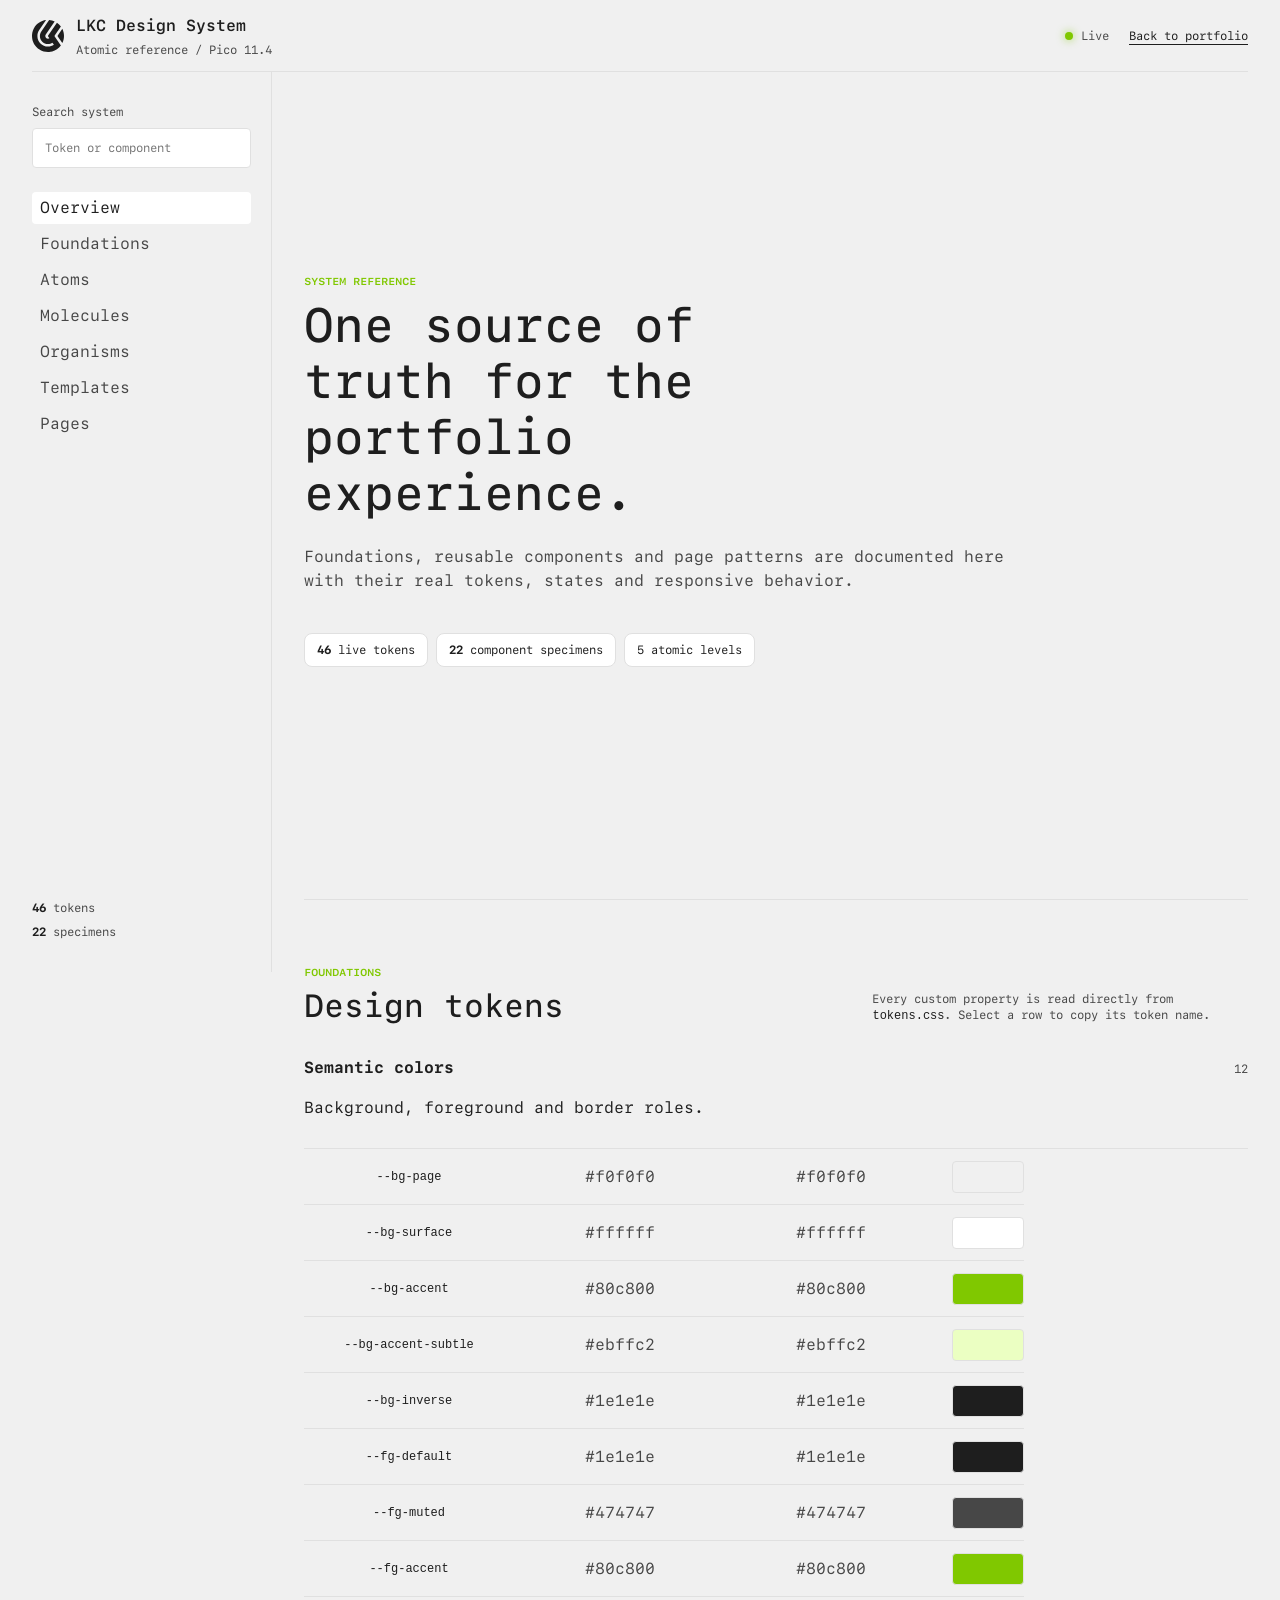
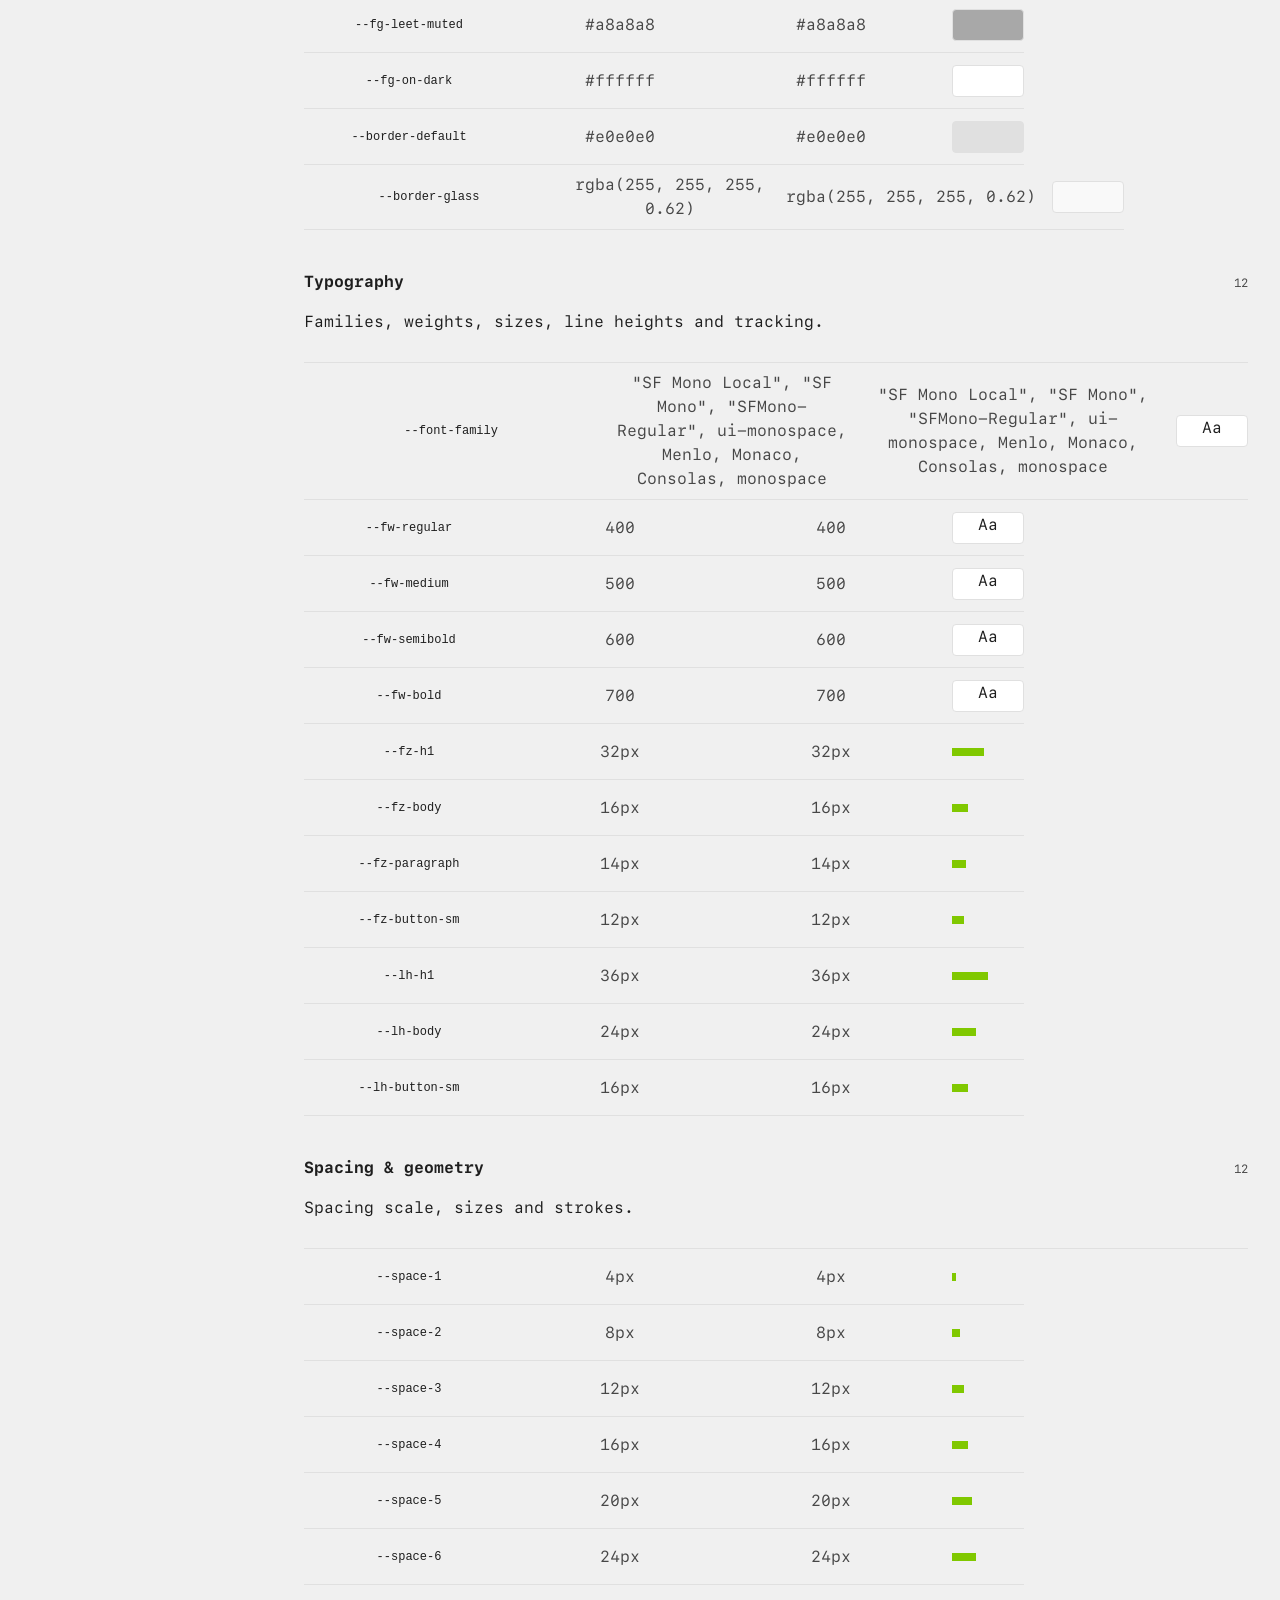
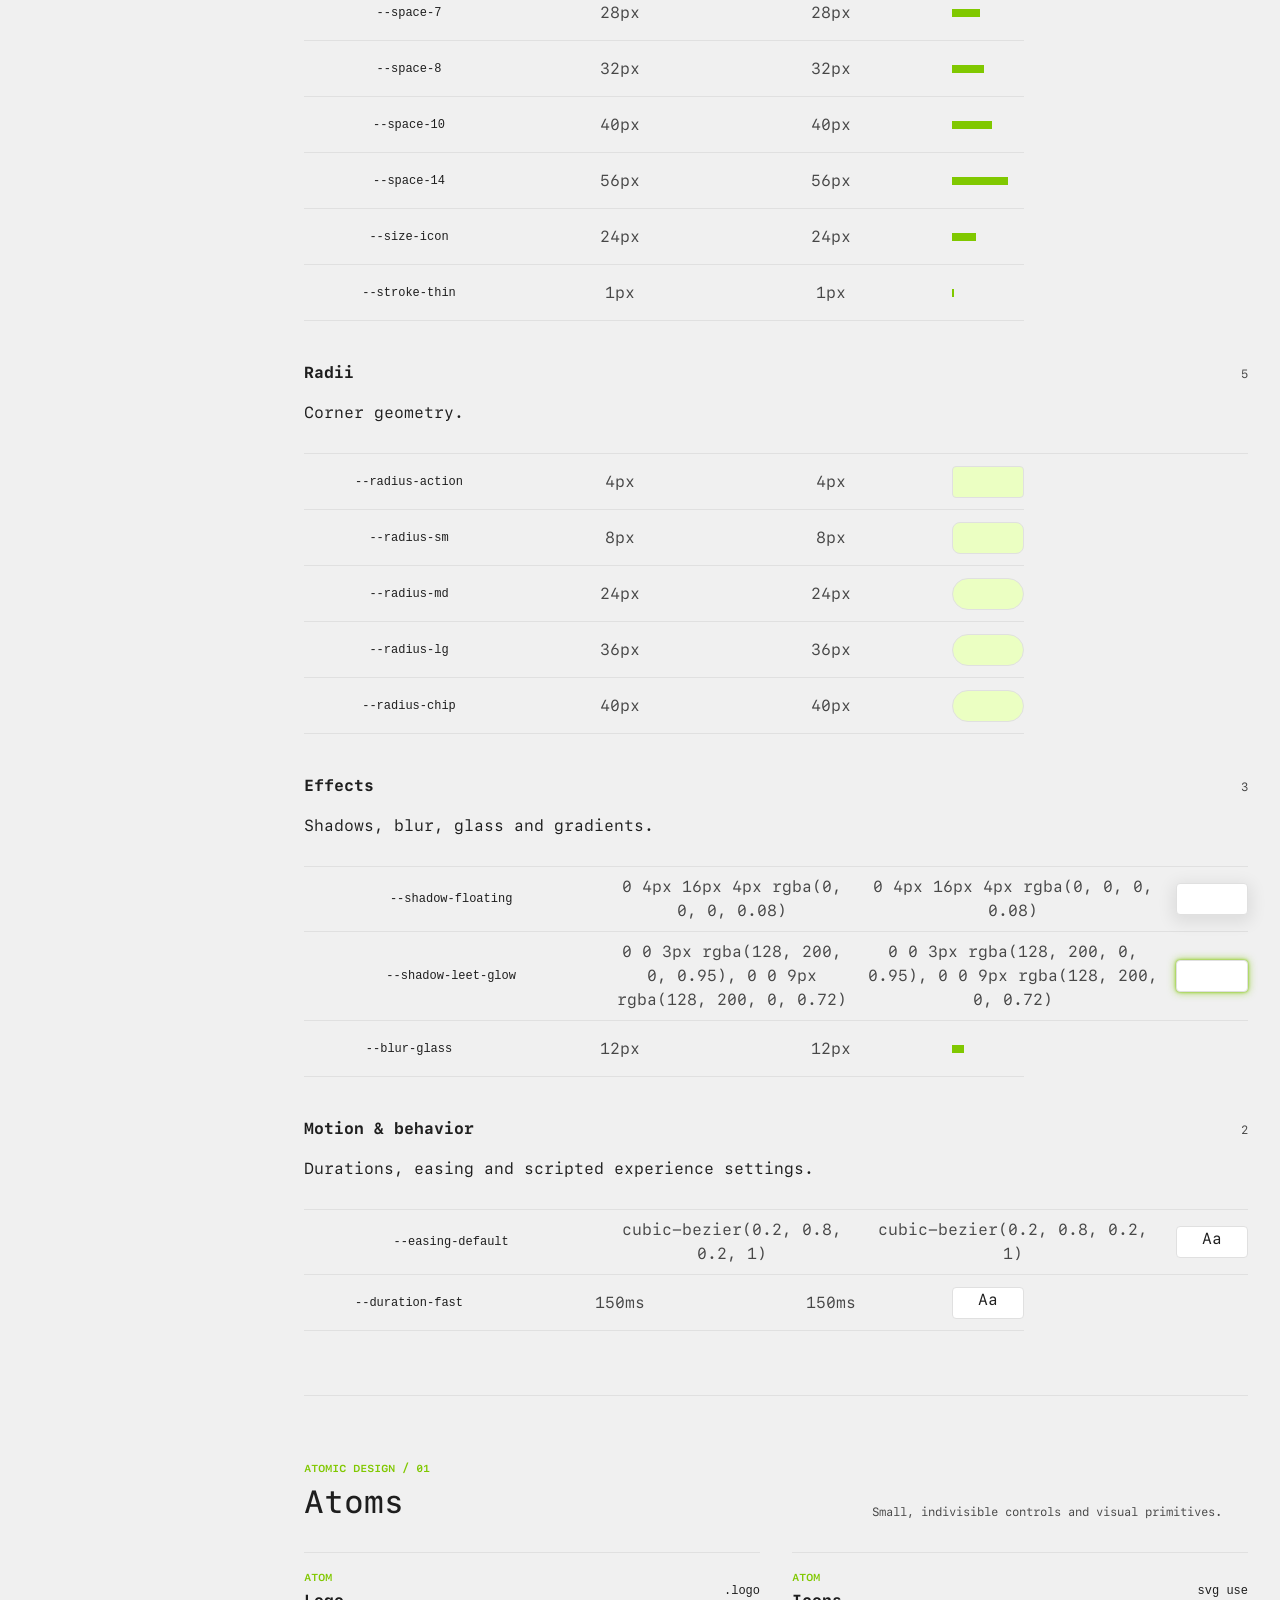
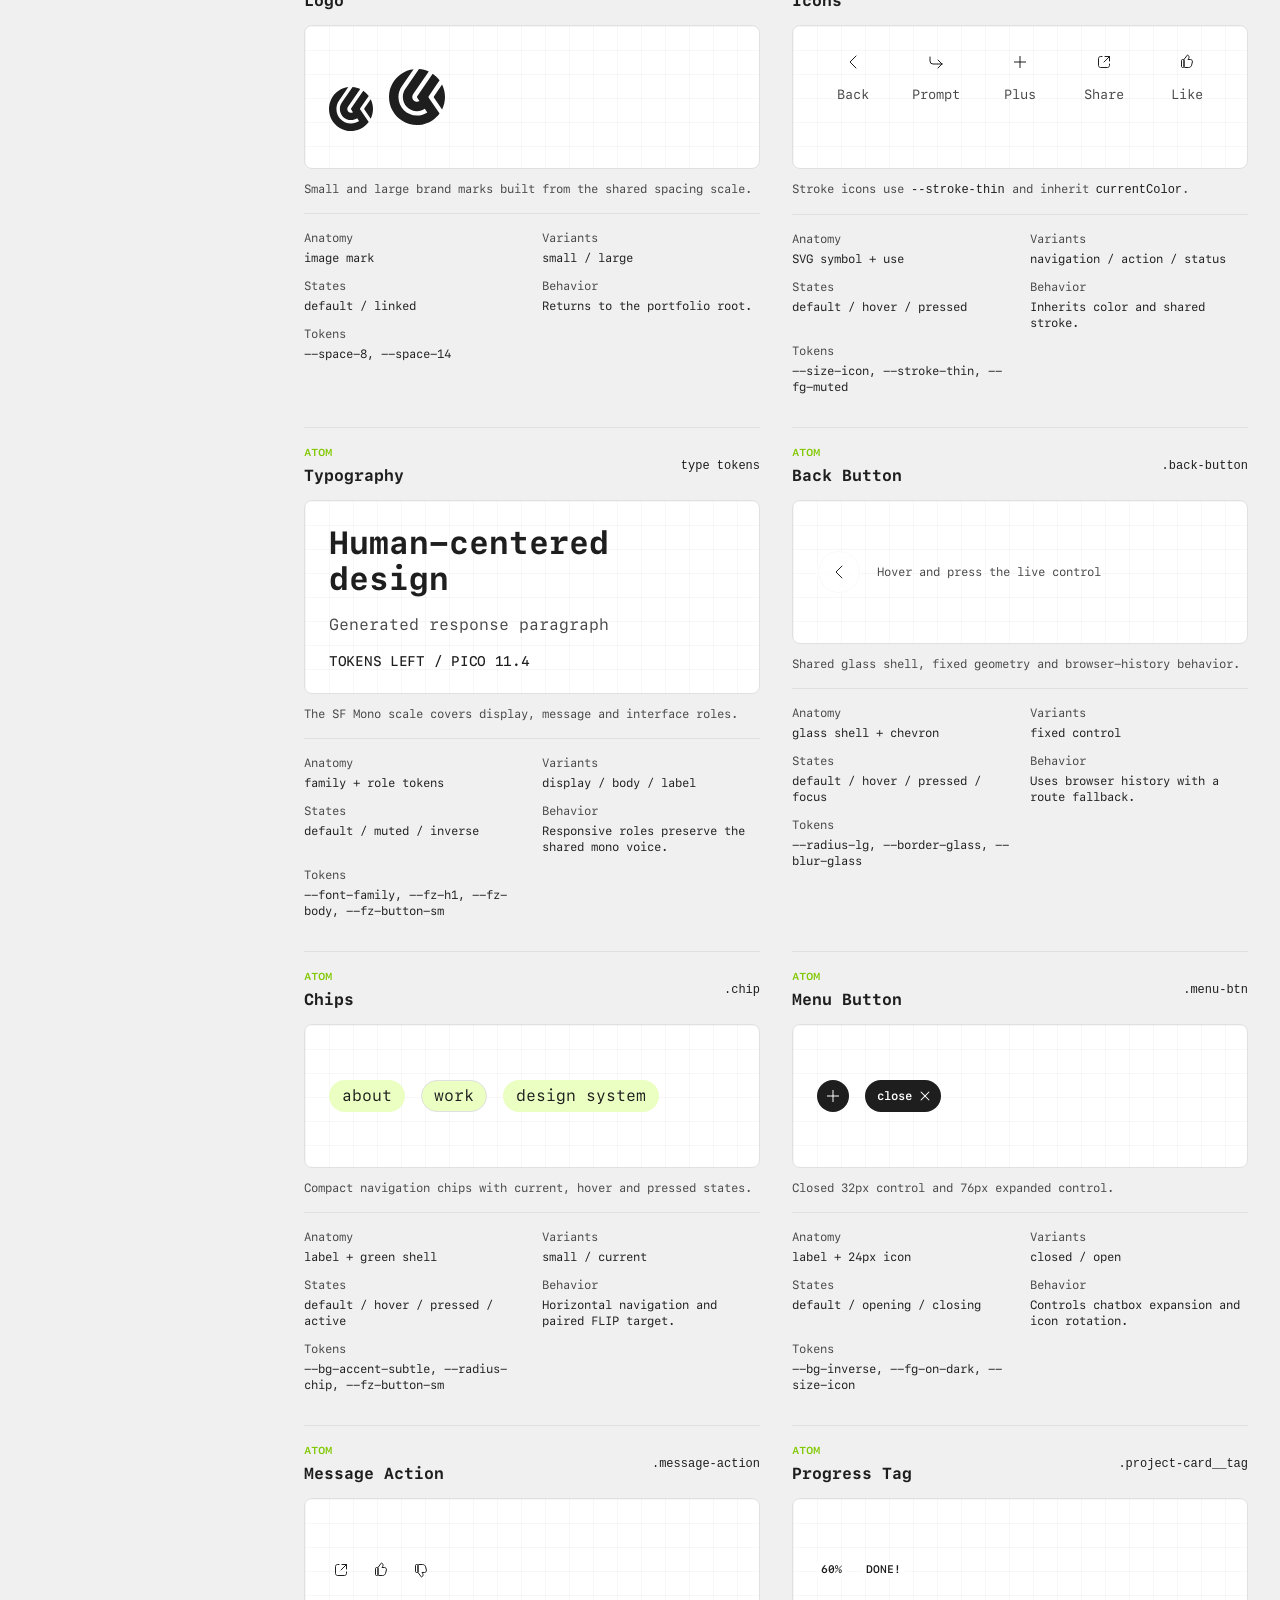
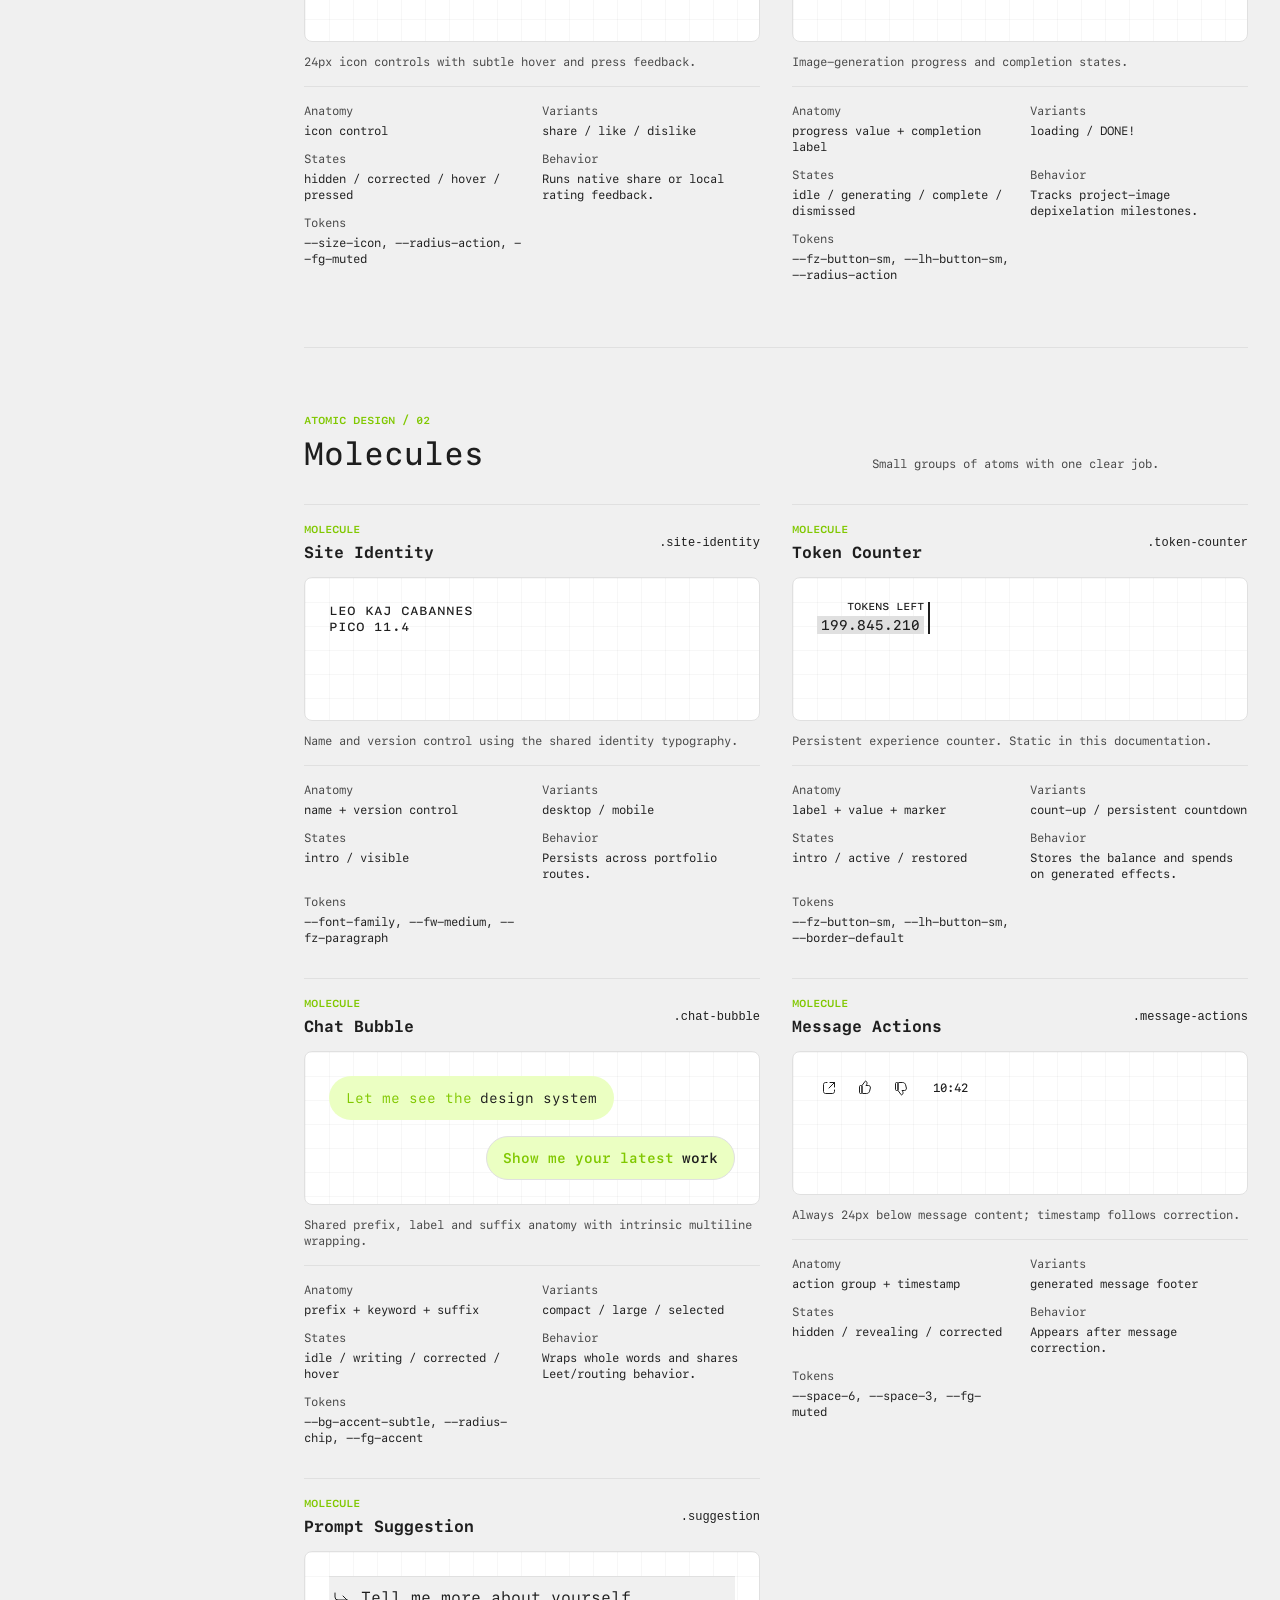
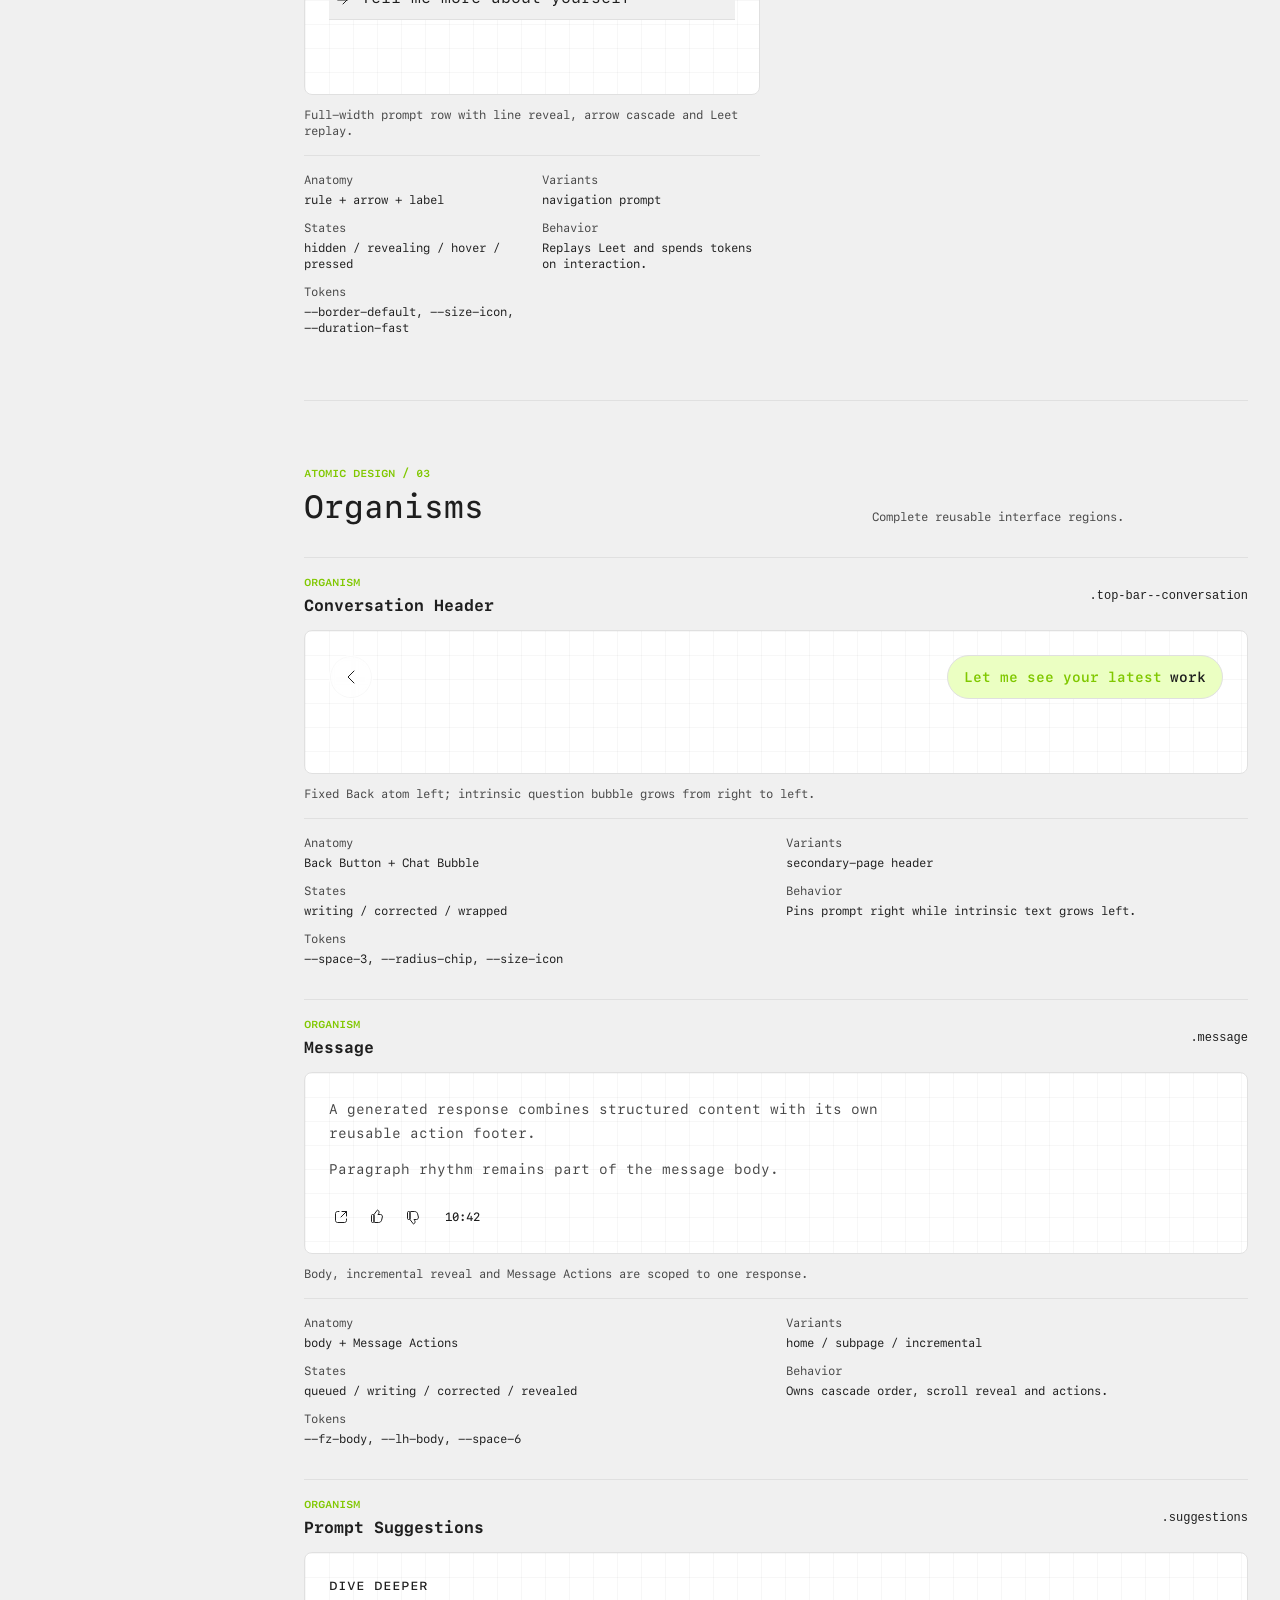
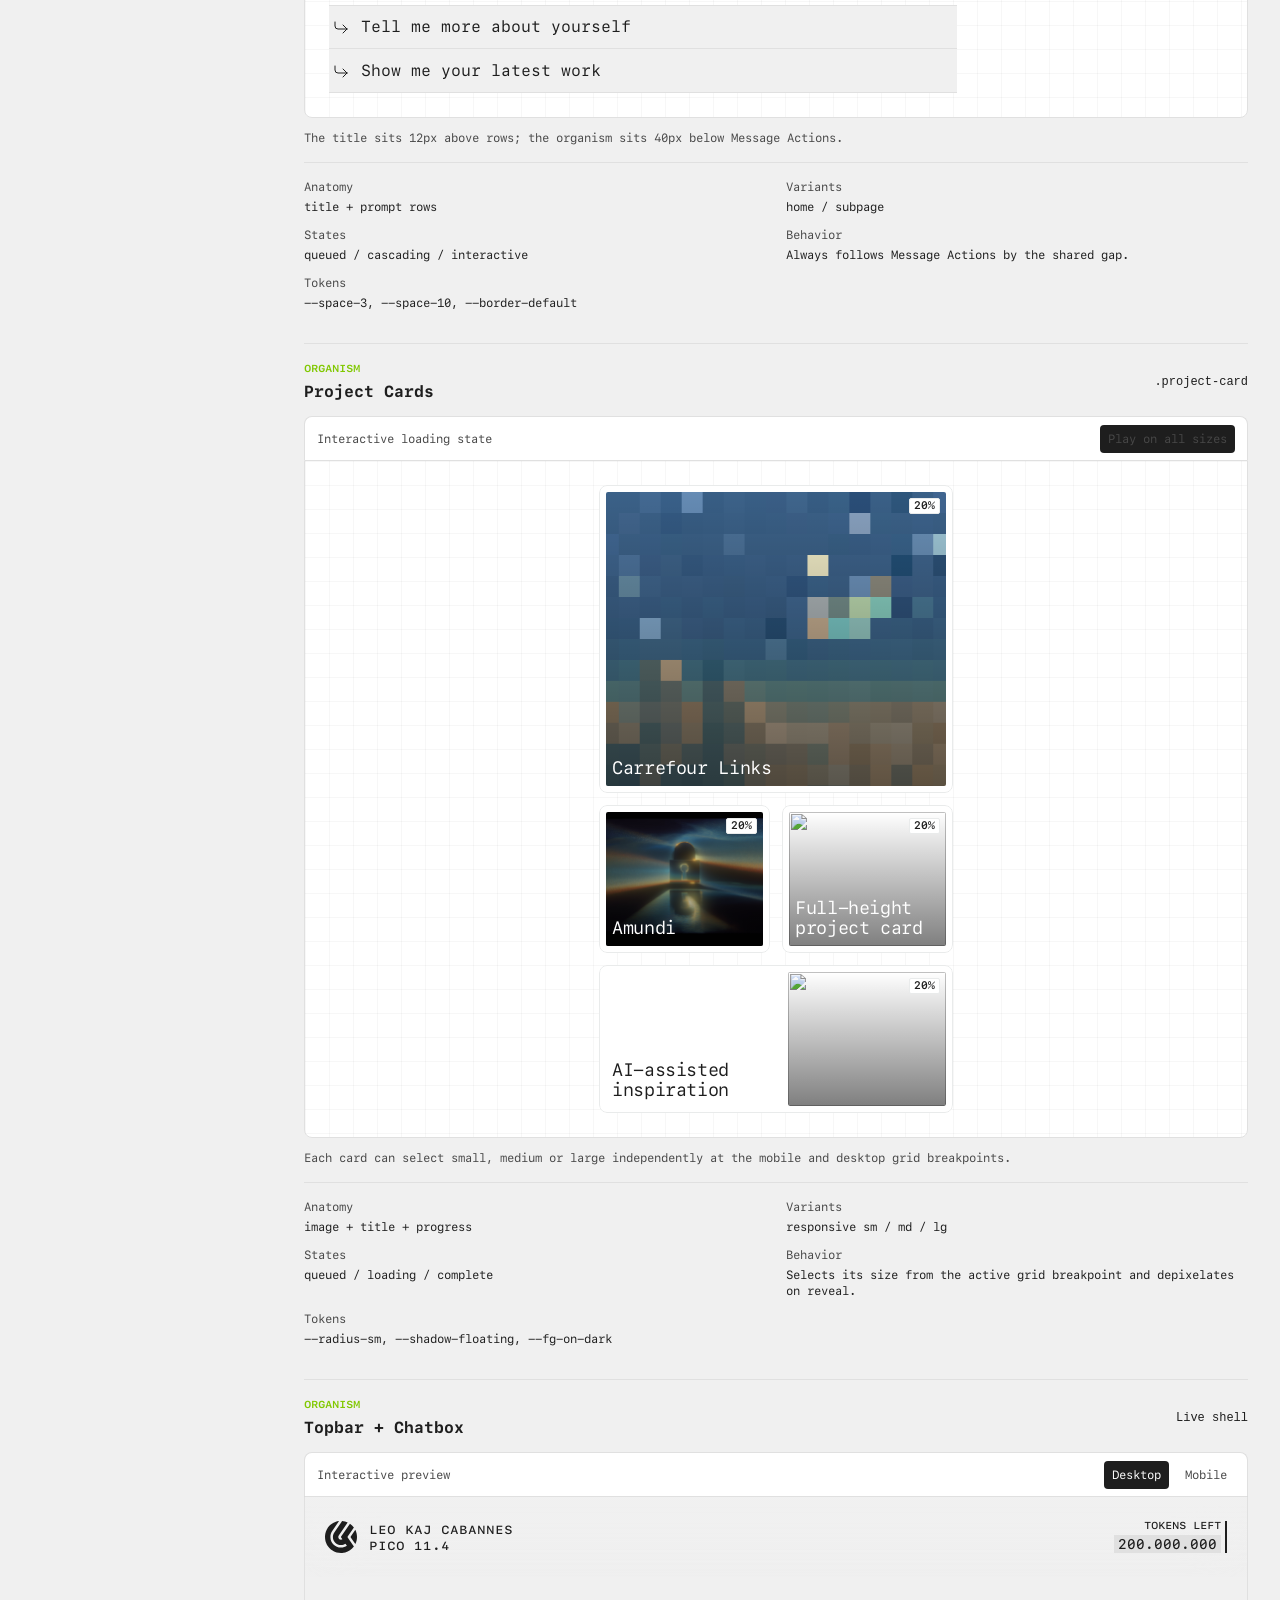
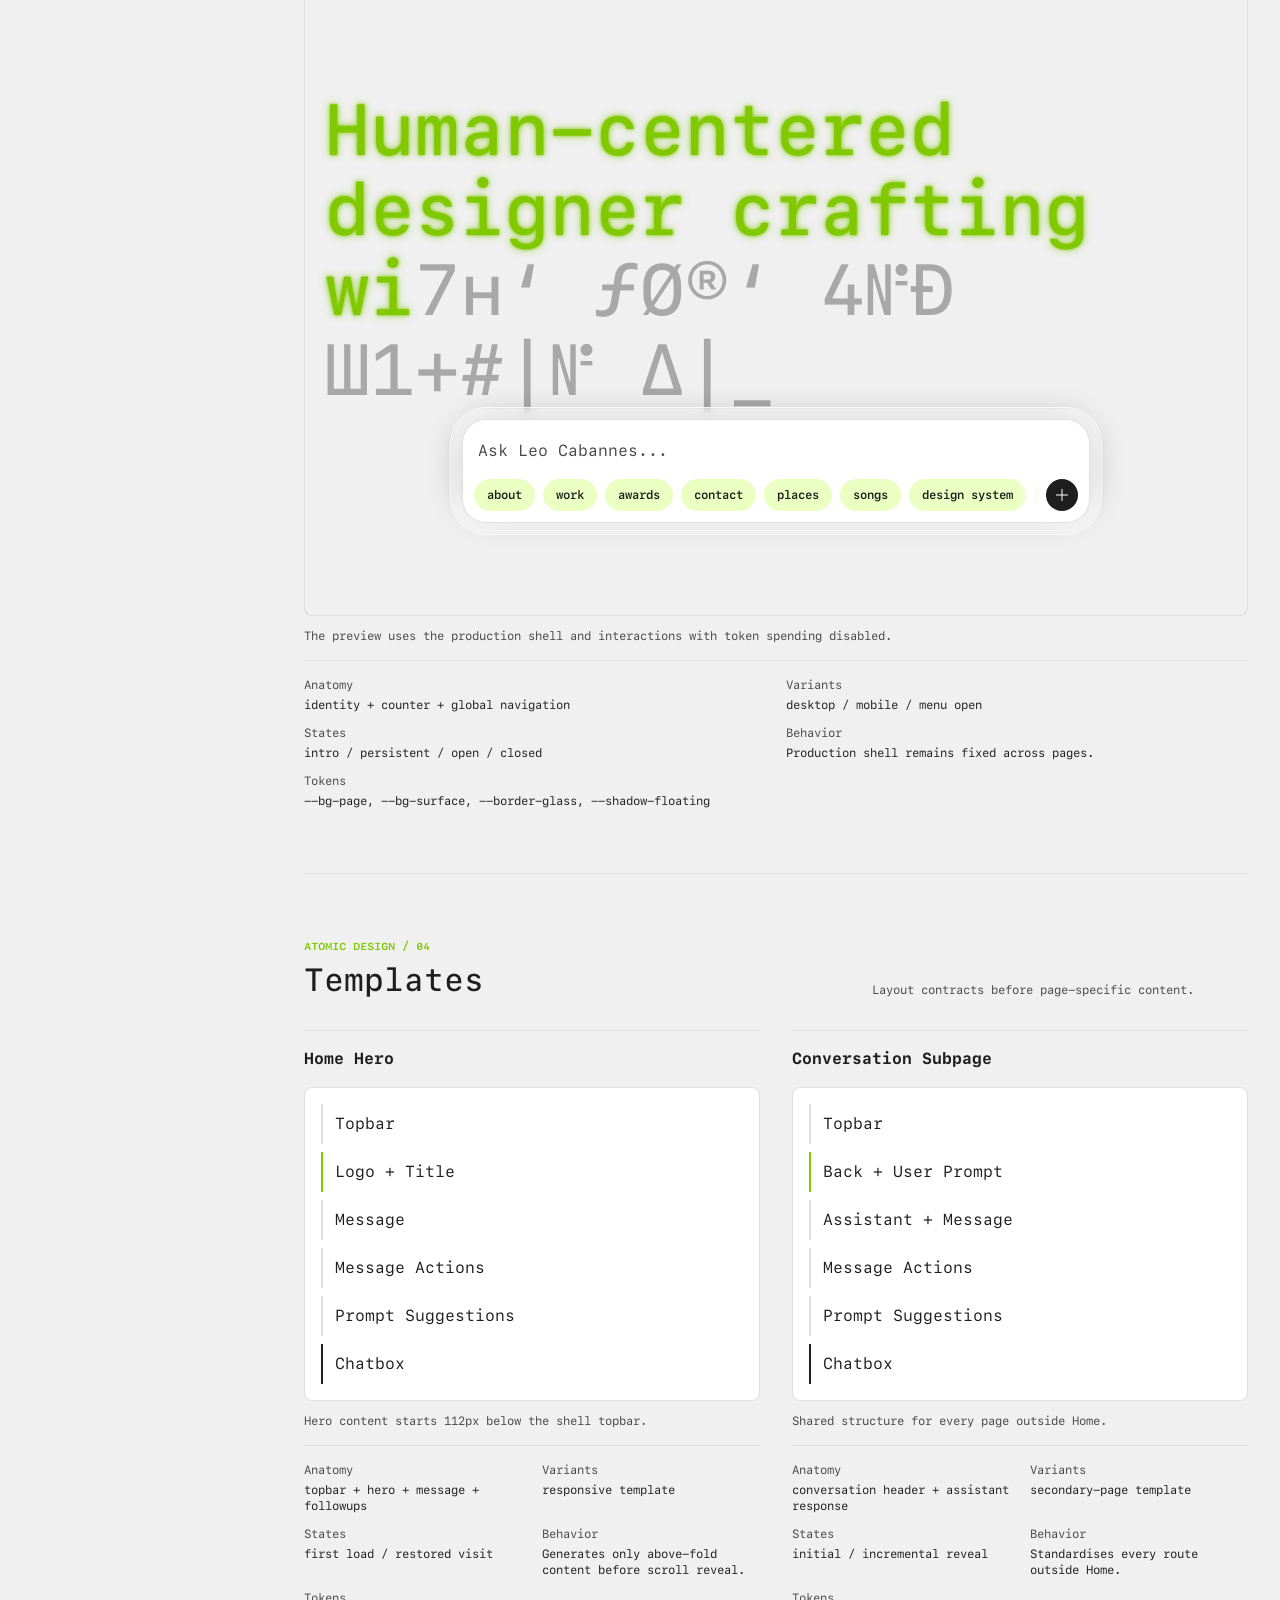
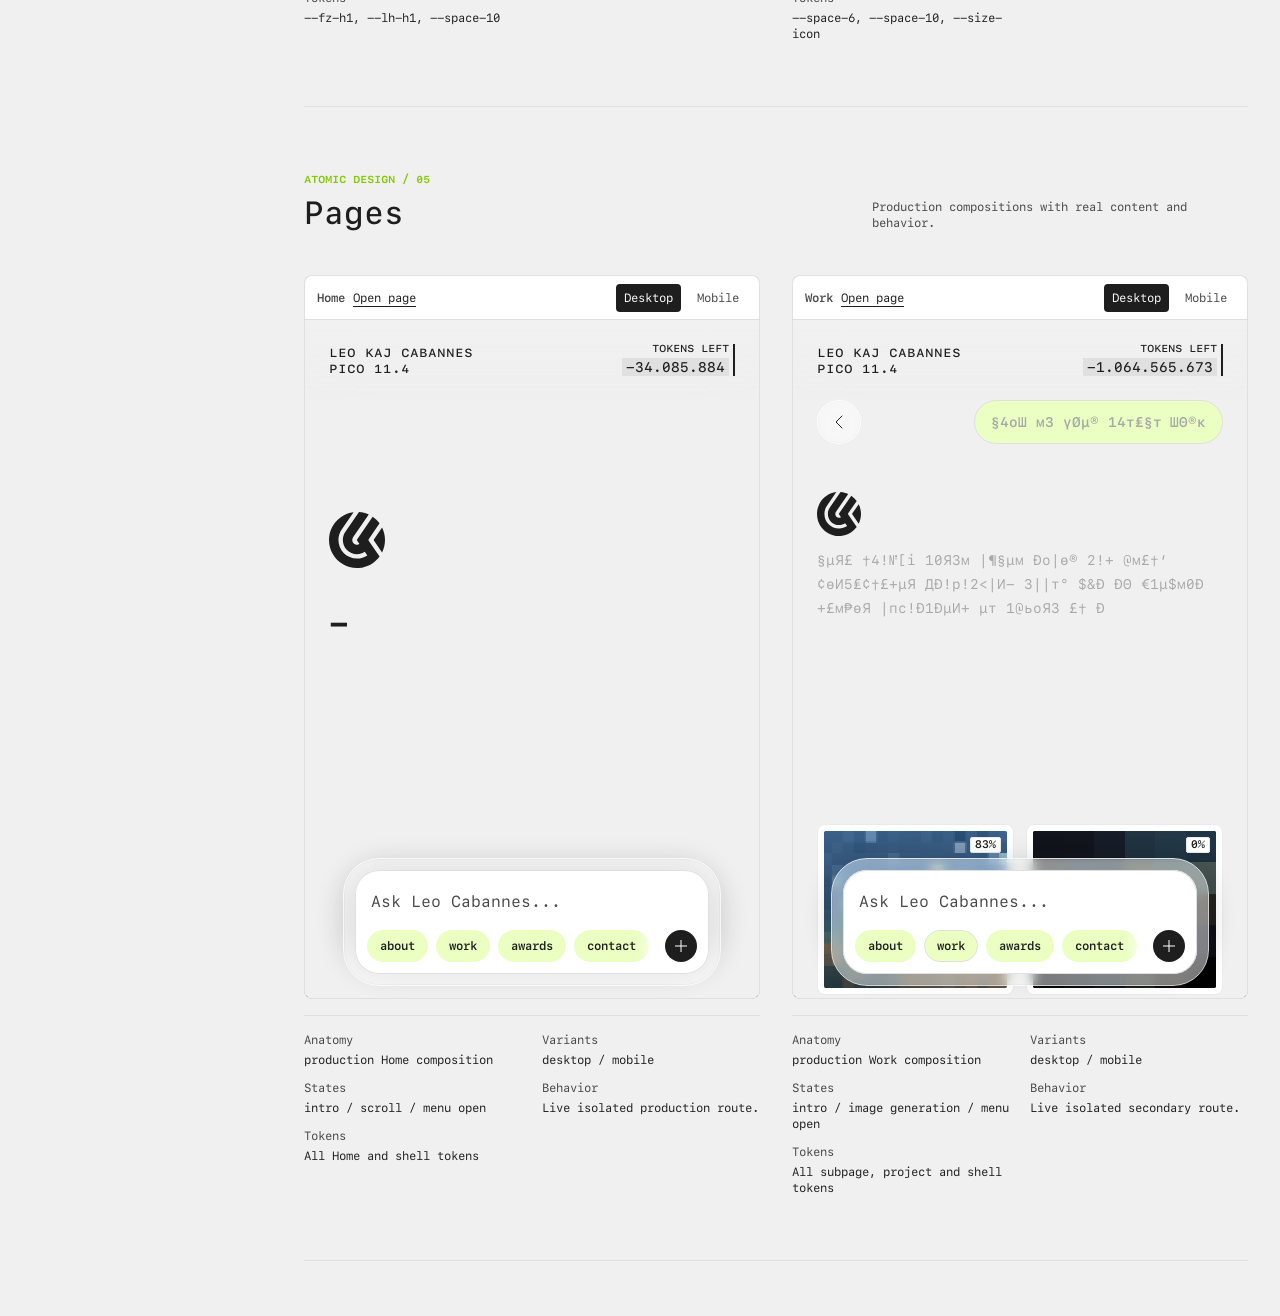
==== commit 28daf336: "Improve responsive project cards" ====
--- a/design-system/index.html
+++ b/design-system/index.html
@@ -8,8 +8,8 @@
   <meta name="description" content="Atomic design system, tokens, components and interaction patterns for Leo Cabannes' portfolio." />
   <link rel="icon" type="image/svg+xml" href="../assets/logo.svg" />
   <link rel="stylesheet" href="../tokens.css?v=141" />
-  <link rel="stylesheet" href="../styles.css?v=212" />
-  <link rel="stylesheet" href="design-system.css?v=4" />
+  <link rel="stylesheet" href="../styles.css?v=219" />
+  <link rel="stylesheet" href="design-system.css?v=5" />
 </head>
 <body class="ds-page">
   <a class="ds-skip-link" href="#ds-main">Skip to content</a>
@@ -247,8 +247,32 @@
 
           <article class="ds-specimen ds-specimen--wide" data-component="Project Cards" data-searchable="organism project cards grid image progress small medium large split">
             <div class="ds-specimen__heading"><div><span>Organism</span><h3>Project Cards</h3></div><code>.project-card</code></div>
-            <div class="ds-preview ds-preview--projects"><div class="project-grid"><article class="project-card project-card--sm"><img src="../assets/carrefour.png" alt="" /><h4 class="project-card__title">Carrefour Links</h4></article><article class="project-card project-card--sm"><img src="../assets/amundi.png" alt="" /><h4 class="project-card__title">Amundi</h4></article><article class="project-card project-card--md project-card--split"><h4 class="project-card__title project-card__title--dark">AI-assisted inspiration</h4><span class="project-card__image"><img src="../assets/perfumers.png" alt="" /></span></article></div></div>
-            <p class="ds-spec">Small, medium, large and split variants share image reveal and progress behavior.</p>
+            <div class="ds-frame-toolbar ds-project-controls"><span>Interactive loading state</span><button type="button" data-project-card-replay>Play on all sizes</button></div>
+            <div class="ds-preview ds-preview--projects">
+              <div class="project-grid">
+                <article class="project-card project-card--sm" data-project-size-mobile="sm" data-project-size-desktop="lg">
+                  <h4 class="project-card__title">Carrefour Links</h4>
+                  <span class="project-card__tag" data-pixel-progress aria-hidden="true"><span class="project-card__tag-progress"><span data-pixel-progress-value>20</span><span>%</span></span><span class="project-card__tag-done" data-pixel-progress-done>DONE!</span></span>
+                  <span class="project-card__image"><img src="../assets/carrefour.png" alt="" /></span>
+                </article>
+                <article class="project-card project-card--sm" data-project-size-mobile="sm" data-project-size-desktop="sm">
+                  <h4 class="project-card__title">Amundi</h4>
+                  <span class="project-card__tag" data-pixel-progress aria-hidden="true"><span class="project-card__tag-progress"><span data-pixel-progress-value>20</span><span>%</span></span><span class="project-card__tag-done" data-pixel-progress-done>DONE!</span></span>
+                  <span class="project-card__image"><img src="../assets/amundi.png" alt="" /></span>
+                </article>
+                <article class="project-card project-card--md project-card--split" data-project-size-mobile="md" data-project-size-desktop="md">
+                  <h4 class="project-card__title project-card__title--dark">AI-assisted inspiration</h4>
+                  <span class="project-card__tag" data-pixel-progress aria-hidden="true"><span class="project-card__tag-progress"><span data-pixel-progress-value>20</span><span>%</span></span><span class="project-card__tag-done" data-pixel-progress-done>DONE!</span></span>
+                  <span class="project-card__image"><img src="../assets/perfumers.png" alt="" /></span>
+                </article>
+                <article class="project-card project-card--lg" data-project-size-mobile="lg" data-project-size-desktop="sm">
+                  <h4 class="project-card__title">Full-height project card</h4>
+                  <span class="project-card__tag" data-pixel-progress aria-hidden="true"><span class="project-card__tag-progress"><span data-pixel-progress-value>20</span><span>%</span></span><span class="project-card__tag-done" data-pixel-progress-done>DONE!</span></span>
+                  <span class="project-card__image"><img src="../assets/project4.png" alt="" /></span>
+                </article>
+              </div>
+            </div>
+            <p class="ds-spec">Each card can select small, medium or large independently at the mobile and desktop grid breakpoints.</p>
           </article>
 
           <article class="ds-specimen ds-specimen--wide" data-component="Topbar and Chatbox" data-searchable="organism topbar chatbox shell menu open close live">
@@ -281,6 +305,7 @@
   </div>
 
   <div class="ds-toast" data-ds-toast role="status" aria-live="polite"></div>
-  <script src="design-system.js?v=3"></script>
+  <script src="../project-image-reveal.js?v=8"></script>
+  <script src="design-system.js?v=4"></script>
 </body>
 </html>
--- a/styles.css
+++ b/styles.css
@@ -22,6 +22,8 @@
   --subpage-content-top: 80px;
   --subpage-content-item-gap: var(--space-3);
   --subpage-scroll-bottom: calc(var(--space-3) + 128px + var(--space-10));
+  --project-card-top-veil-height: 160px;
+  --project-card-top-veil-edge-opacity: 0.5;
 }
 
 /* =========================================================
@@ -54,7 +56,7 @@
 
 .app {
   width: 100%;
-  max-width: var(--frame-max);
+  max-width: 100%;
   min-height: 100svh;
   padding: var(--space-8) var(--gutter) calc(180px + var(--space-10) + var(--safe-bottom));
   position: relative;
@@ -88,6 +90,14 @@
 .screen:not([data-page-layout="hero"]) {
   padding-top: 0;
   gap: var(--space-6);
+}
+
+body[data-screen="work"] .screen[data-page-layout="conversation"] {
+  gap: calc(var(--space-6) * 2);
+}
+
+body[data-screen="work"] .message__body > .project-grid {
+  margin-top: calc((var(--space-6) * 2) - var(--subpage-content-item-gap));
 }
 
 body:not([data-page-layout="hero"]) .app {
@@ -607,20 +617,38 @@
    Project grid (2-col masonry-ish)
    ========================================================= */
 .project-grid {
+  /* The medium row tracks the height of one half-width 171:148 card. */
+  --project-card-sm-height: calc(43.2748538cqw - 5.192982px);
   display: grid;
   grid-template-columns: 1fr 1fr;
   gap: var(--space-3);
+  container-type: inline-size;
 }
 
 .project-card {
+  --project-card-border: #e9ebeb;
+  --project-card-viewport-mask-edge-stop: -1px;
+  --project-card-viewport-mask-opaque-stop: 0px;
   position: relative;
   background: var(--bg-surface);
-  border: var(--stroke-thin) solid var(--border-default);
+  border: var(--stroke-thin) solid var(--project-card-border);
   border-radius: var(--radius-sm);
   padding: 6px;
   overflow: hidden;
   isolation: isolate;
   display: block;
+  -webkit-mask-image: linear-gradient(
+    to bottom,
+    rgba(0, 0, 0, var(--project-card-top-veil-edge-opacity))
+      var(--project-card-viewport-mask-edge-stop),
+    #000 var(--project-card-viewport-mask-opaque-stop)
+  );
+  mask-image: linear-gradient(
+    to bottom,
+    rgba(0, 0, 0, var(--project-card-top-veil-edge-opacity))
+      var(--project-card-viewport-mask-edge-stop),
+    #000 var(--project-card-viewport-mask-opaque-stop)
+  );
   transition:
     transform 250ms var(--easing-default),
     box-shadow 250ms var(--easing-default);
@@ -631,10 +659,12 @@
 }
 
 .project-card--sm { aspect-ratio: 171 / 148; }
-.project-card--md { grid-column: 1 / -1; height: 148px; }
+.project-card--md { grid-column: 1 / -1; height: var(--project-card-sm-height); }
 .project-card--lg { grid-column: 1 / -1; aspect-ratio: 354 / 308; }
 
-/* Image fills the card inside the shared card inset. */
+/* Image fills the card inside the shared card inset. The shared wrapper lets
+   one card switch between image-backed and split layouts at a breakpoint. */
+.project-card__image,
 .project-card > img {
   position: absolute;
   inset: 6px;
@@ -643,6 +673,15 @@
   object-fit: cover;
   border-radius: 2px;
   z-index: 0;
+  overflow: hidden;
+}
+
+.project-card__image img {
+  position: absolute;
+  inset: 0;
+  width: 100%;
+  height: 100%;
+  object-fit: cover;
 }
 
 html[data-project-image-reveal="enabled"] img[data-pixel-reveal] {
@@ -687,7 +726,7 @@
   border-radius: 2px;
   background: linear-gradient(
     to bottom,
-    rgba(0, 0, 0, 0) 50%,
+    rgba(0, 0, 0, 0) 0%,
     rgba(0, 0, 0, 0.5) 100%
   );
   z-index: 1;
@@ -696,10 +735,11 @@
 
 .project-card__title {
   position: absolute;
-  left: 18px;
-  right: 18px;
+  left: 12px;
+  right: 12px;
   bottom: 14px;
   z-index: 2;
+  font-family: var(--font-family);
   font-size: 18px;
   line-height: 20px;
   font-weight: var(--fw-regular);
@@ -712,17 +752,18 @@
   position: absolute;
   top: var(--space-3);
   right: var(--space-3);
-  z-index: 2;
+  z-index: 3;
   display: inline-grid;
   align-items: center;
   width: fit-content;
   height: var(--space-4);
-  padding: 0 var(--space-1);
+  padding-block: 0;
+  padding-inline: 4px;
   background: var(--bg-surface);
-  border: var(--stroke-thin) solid var(--border-default);
+  border: var(--stroke-thin) solid var(--project-card-border);
   border-radius: 2px;
-  font-size: 12px;
-  line-height: var(--lh-button-sm);
+  font-size: 11px;
+  line-height: 8px;
   font-weight: var(--fw-semibold);
   color: var(--fg-default);
   white-space: nowrap;
@@ -738,6 +779,10 @@
   grid-area: 1 / 1;
   align-items: center;
   justify-content: center;
+  height: 8px;
+  line-height: 8px;
+  text-box-edge: cap alphabetic;
+  text-box-trim: trim-both;
 }
 
 .project-card__tag-progress {
@@ -776,36 +821,46 @@
 
 /* Split card: half title (dark), half image */
 .project-card--split {
-  display: flex;
-  gap: 0;
+  display: grid;
+  grid-template-columns: repeat(2, minmax(0, 1fr));
+  gap: var(--space-6);
   padding: 6px;
-  height: 148px;
 }
 .project-card--split > .project-card__title {
   position: static;
-  flex: 1 1 0;
-  display: flex;
-  align-items: flex-end;
-  padding: var(--space-3);
+  display: block;
+  align-self: end;
+  min-width: 0;
+  padding: 6px;
   color: var(--fg-default);
 }
 .project-card--split .project-card__image {
   position: relative;
-  flex: 1 1 0;
+  inset: auto;
+  width: auto;
+  height: auto;
+  min-width: 0;
   border-radius: 2px;
   overflow: hidden;
 }
-.project-card--split .project-card__image img {
+.project-card--split .project-card__image::after {
+  content: "";
   position: absolute;
   inset: 0;
-  width: 100%;
-  height: 100%;
-  object-fit: cover;
-}
-
-/* The view timeline handles entry from the bottom. The top-edge opacity is
-   supplied by the shared viewport controller so tall and short components
-   disappear across the same physical viewport coordinates. */
+  z-index: 2;
+  border-radius: inherit;
+  background: linear-gradient(
+    to bottom,
+    rgba(0, 0, 0, 0) 0%,
+    rgba(0, 0, 0, 0.5) 100%
+  );
+  pointer-events: none;
+}
+
+/* The view timeline handles entry from the bottom. The shared viewport
+   controller supplies whole-element top opacity for text and compact
+   components. Project cards instead use the viewport-aligned mask above, so
+   their upper rows fade before the lower rows as cards cross the top veil. */
 @supports (animation-timeline: view()) {
   .screen :is(.h1, .lede, .answer) .leet-word,
   .screen[data-page-layout="hero"] .page-logo--mobile,
@@ -1417,6 +1472,42 @@
       + 128px
       + var(--space-10)
     );
+  }
+
+  body[data-screen="work"] .project-grid {
+    /* At the 1296px cap: 3 × 416px columns, 24px gaps and 350px rows. */
+    --project-card-desktop-row-height: min(
+      350px,
+      calc(28.0448718vw - 24.6794872px)
+    );
+    align-self: center;
+    width: min(1296px, calc(100vw - 40px));
+    max-width: none;
+    grid-template-columns: repeat(3, minmax(0, 1fr));
+    grid-auto-flow: row;
+    grid-auto-rows: var(--project-card-desktop-row-height);
+    gap: var(--space-6);
+  }
+
+  body[data-screen="work"] .project-card--sm {
+    grid-column: span 1;
+    grid-row: span 1;
+    height: 100%;
+    aspect-ratio: auto;
+  }
+
+  body[data-screen="work"] .project-card--md {
+    grid-column: span 2;
+    grid-row: span 1;
+    height: 100%;
+    gap: calc(var(--space-8) + var(--space-1));
+  }
+
+  body[data-screen="work"] .project-card--lg {
+    grid-column: span 2;
+    grid-row: span 2;
+    height: 100%;
+    aspect-ratio: auto;
   }
 
   .app {
@@ -1518,6 +1609,14 @@
     left: calc(32px + var(--space-3));
   }
 
+  body:not([data-screen="home"]) .site-header .logo-lg {
+    display: none;
+  }
+
+  body:not([data-screen="home"]) .site-header .site-identity {
+    left: 0;
+  }
+
   .token-counter {
     top: var(--space-6);
   }
@@ -1578,6 +1677,11 @@
     animation: none !important;
   }
 
+  .screen .project-card {
+    -webkit-mask-image: none;
+    mask-image: none;
+  }
+
   body[data-menu="open"] .menu-btn__label {
     opacity: 1;
   }
--- a/design-system/design-system.css
+++ b/design-system/design-system.css
@@ -517,8 +517,27 @@
 }
 
 .ds-preview--projects .project-grid {
+  grid-auto-flow: dense;
   width: min(100%, 354px);
   margin: 0 auto;
+}
+
+.ds-project-controls {
+  margin-top: 0;
+}
+
+.ds-project-controls + .ds-preview {
+  border-radius: 0 0 var(--radius-sm) var(--radius-sm);
+}
+
+.ds-project-controls button {
+  background: var(--bg-inverse);
+  color: var(--fg-on-dark);
+}
+
+.ds-project-controls button:disabled {
+  cursor: wait;
+  opacity: 0.56;
 }
 
 .ds-spec {
